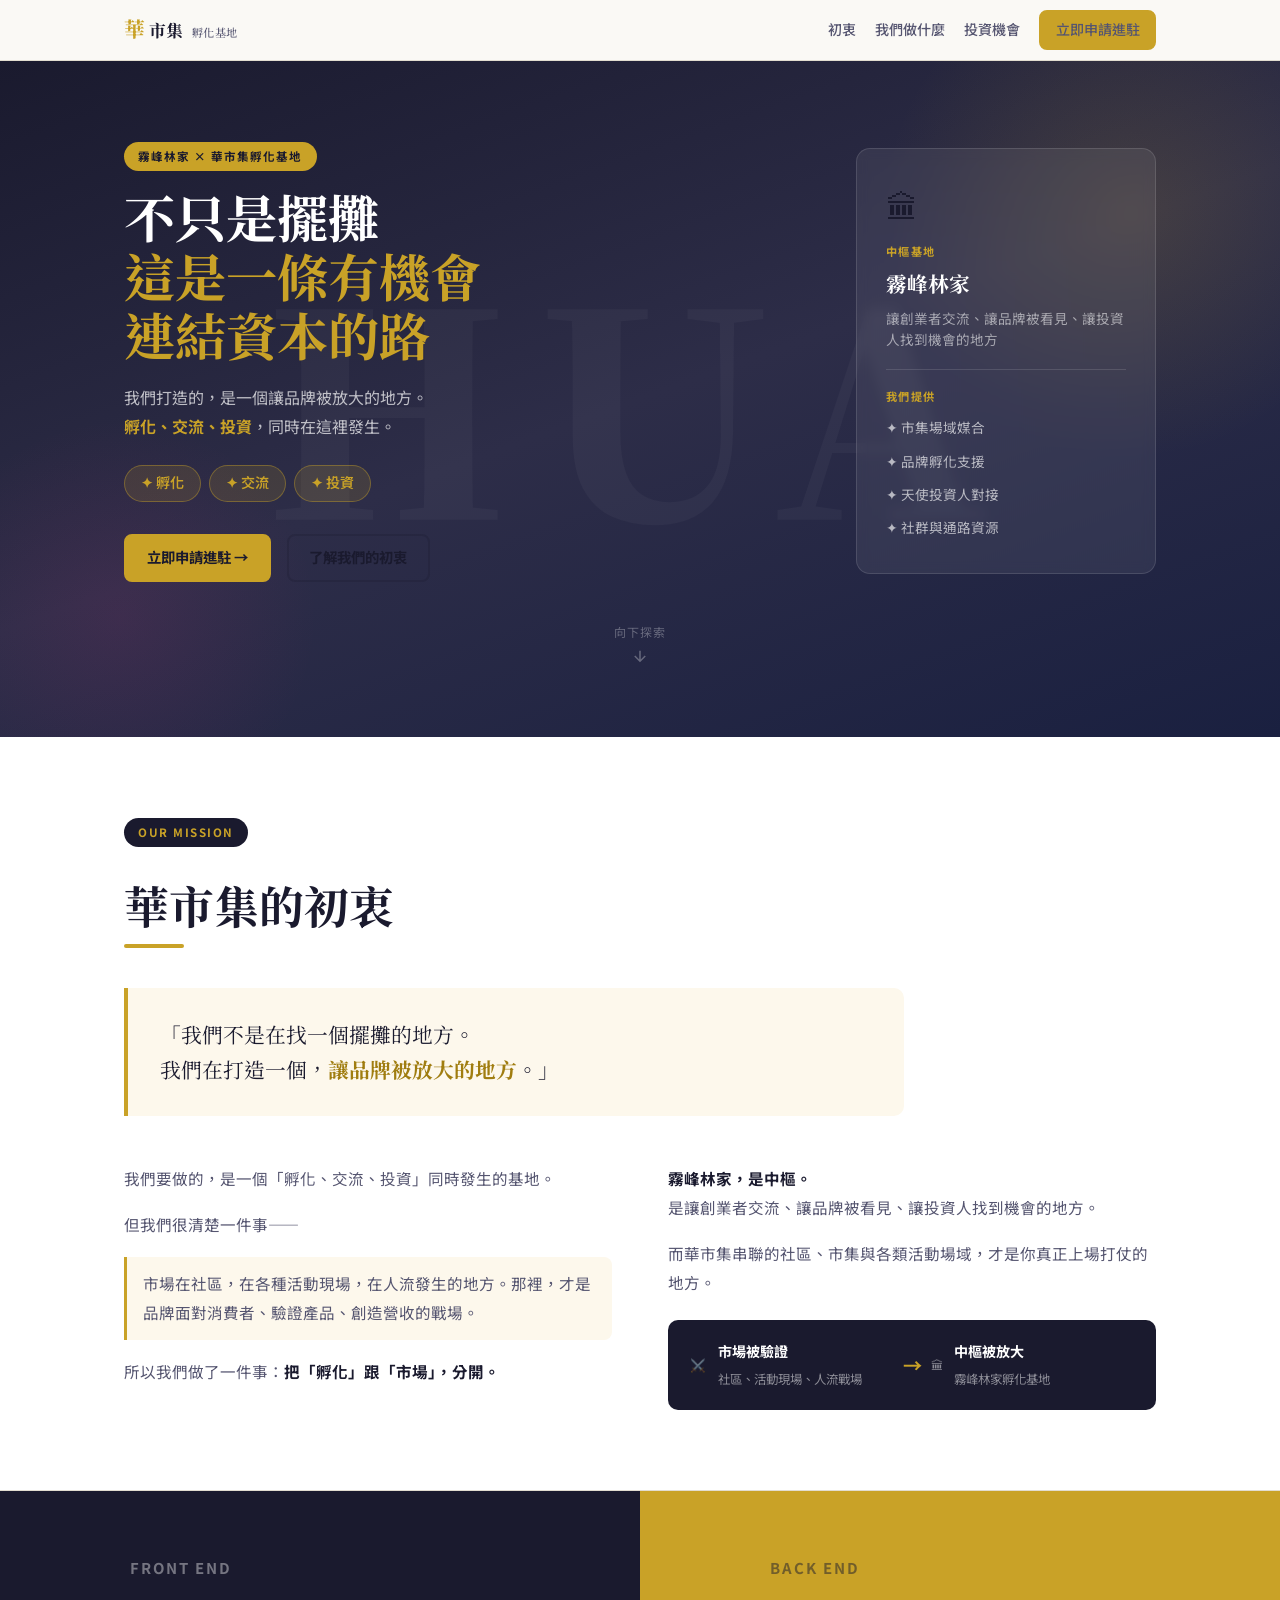
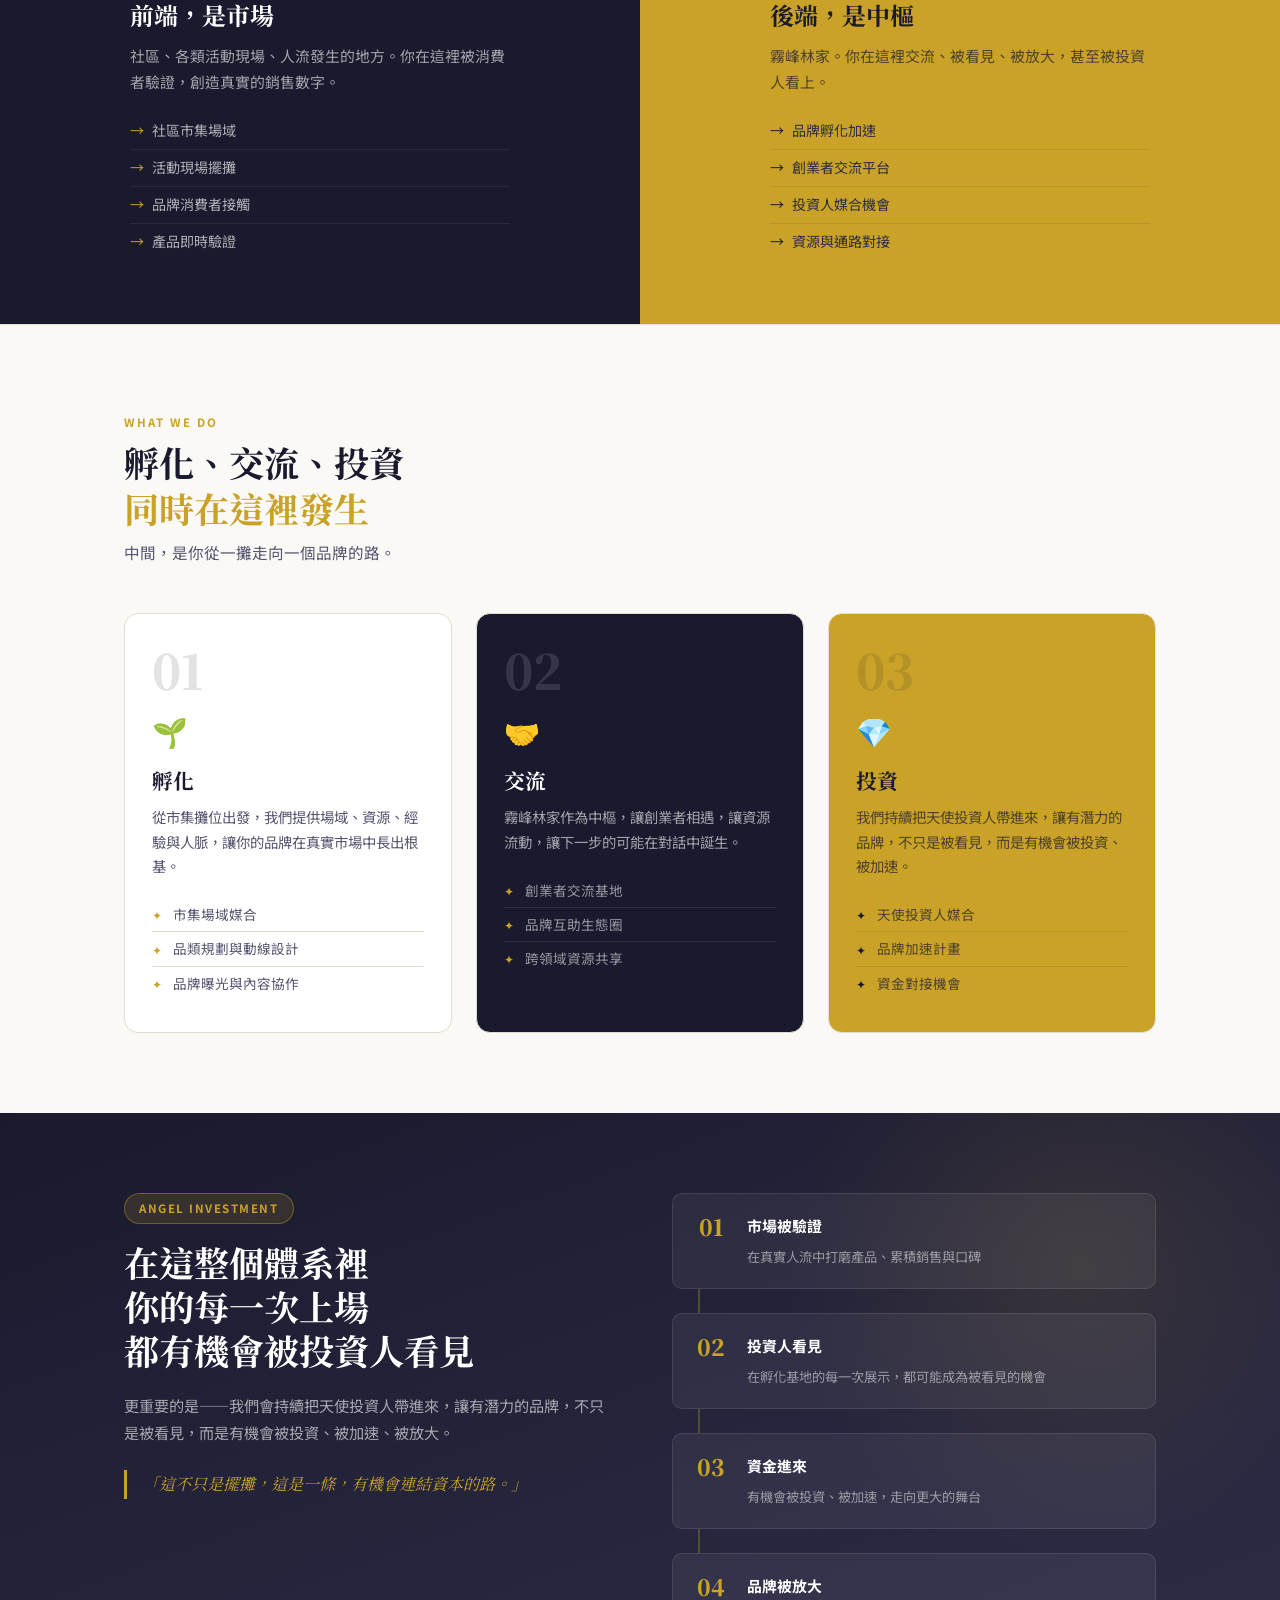
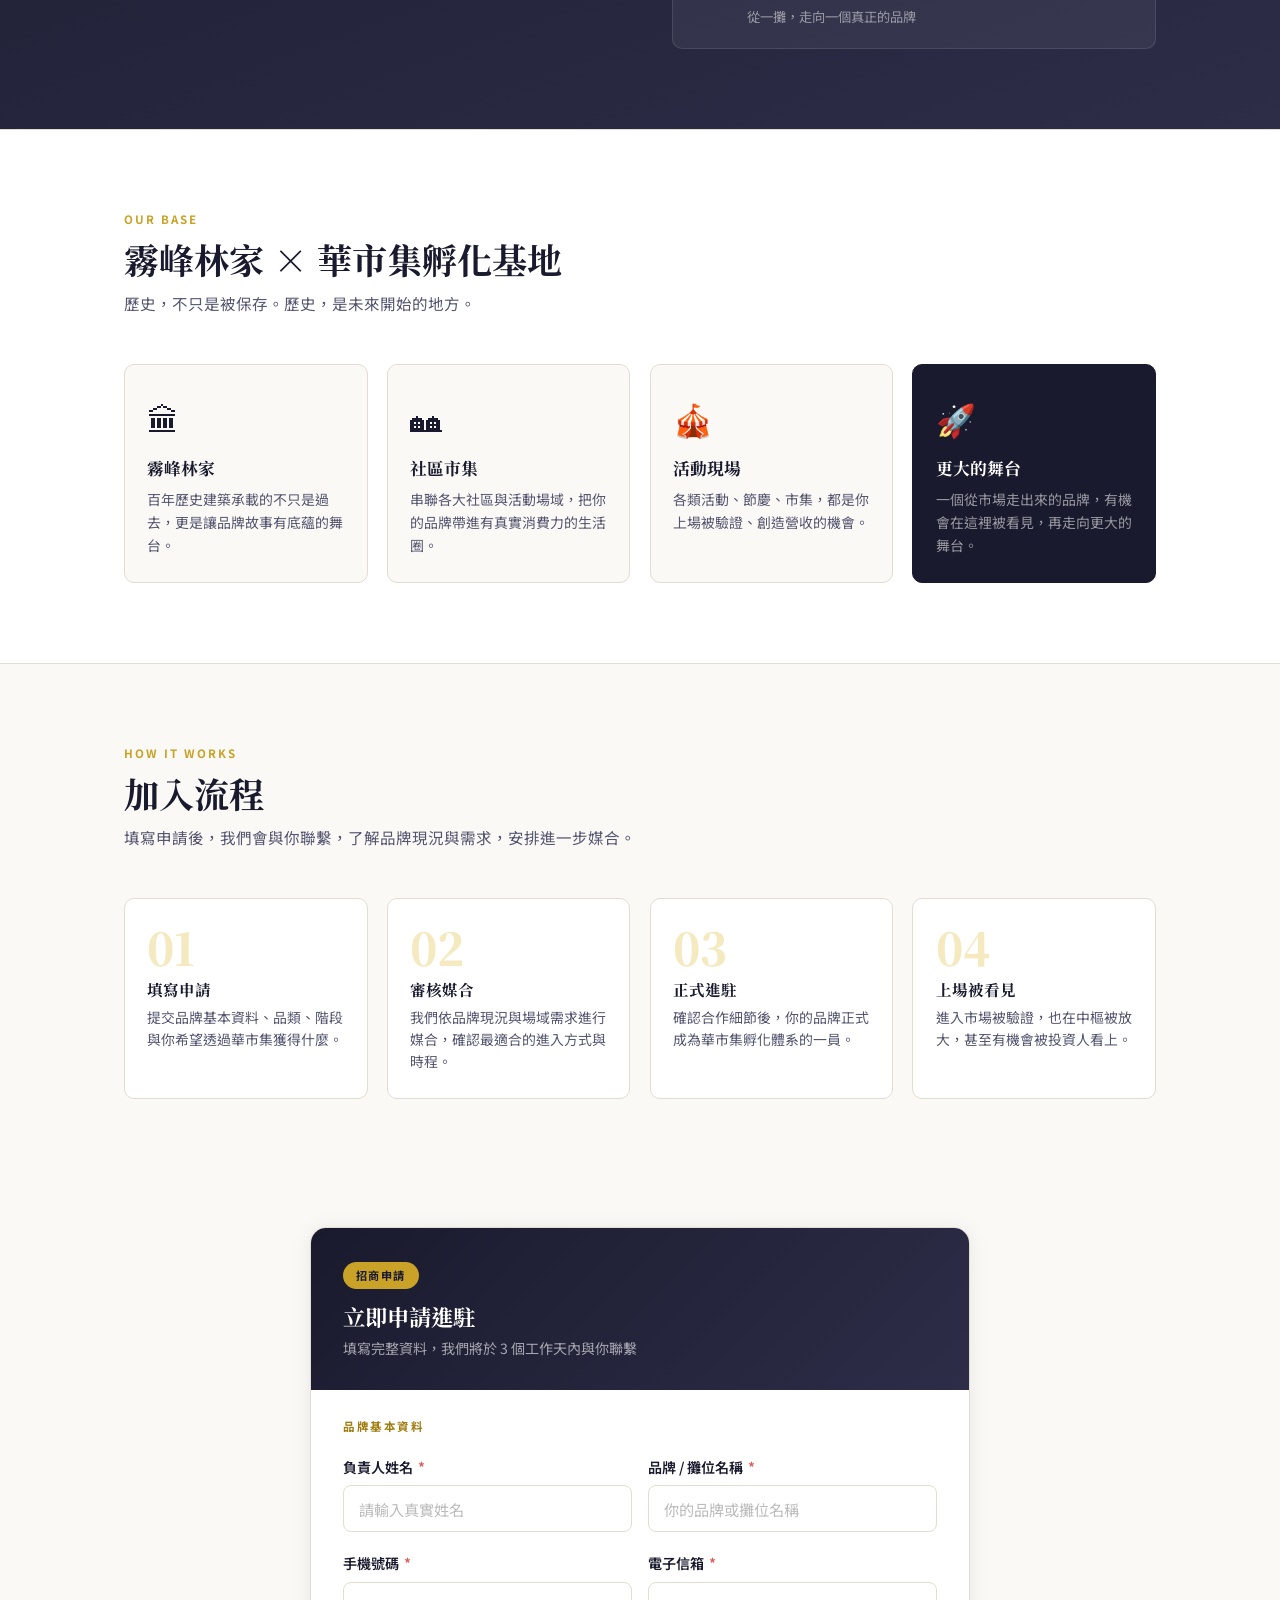
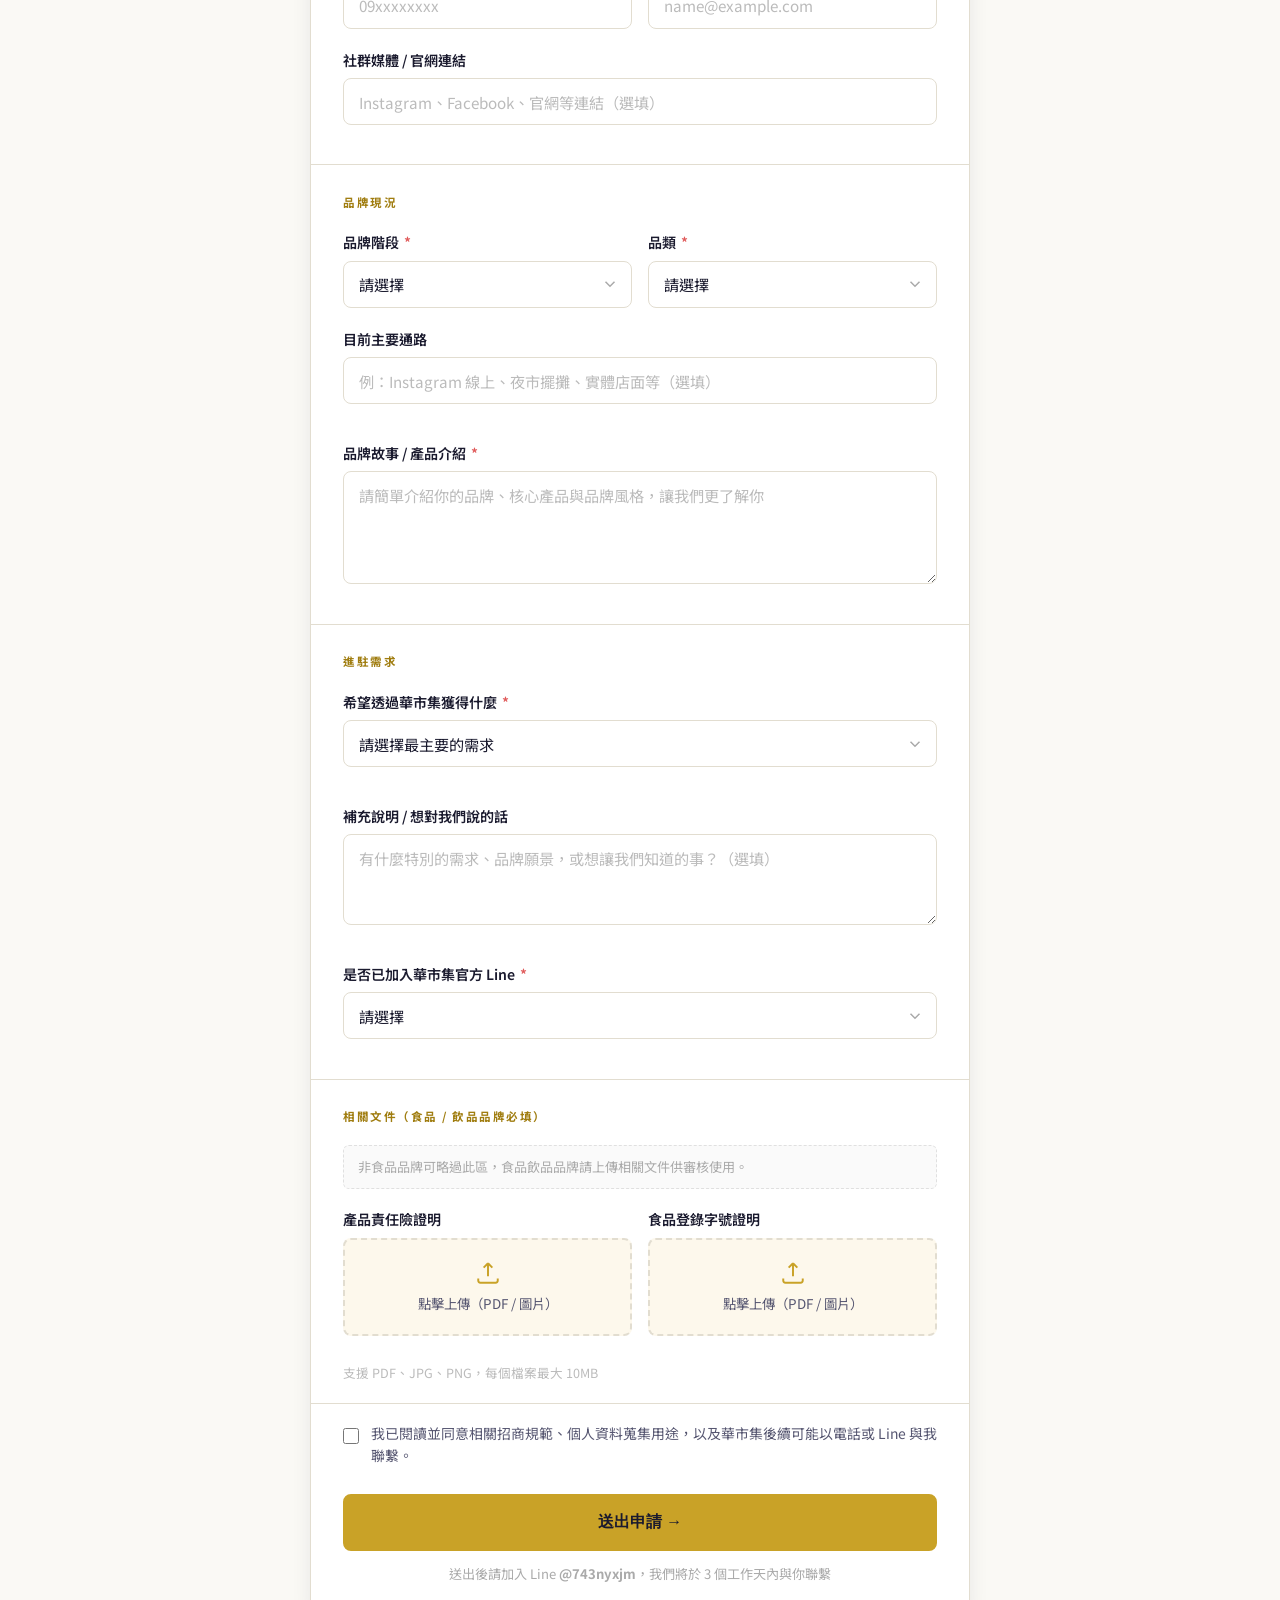
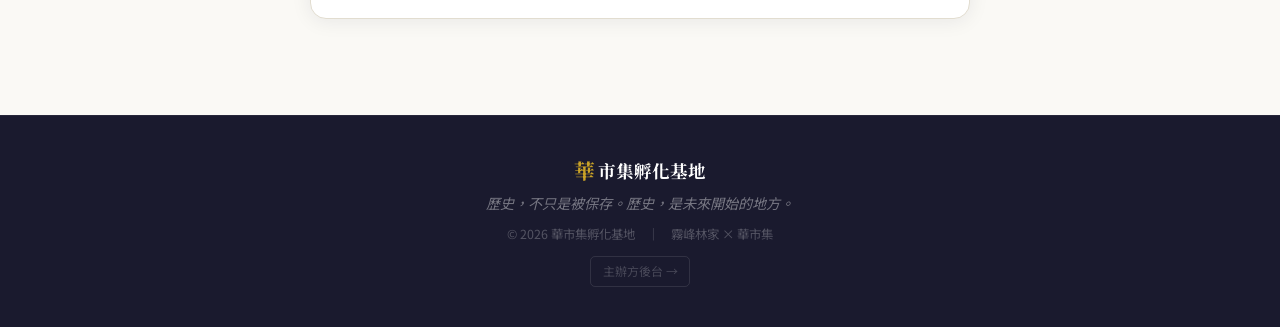
==== index.html @ 55b359b3 "init: 華市集孵化基地招商網頁" ====
<!DOCTYPE html>
<html lang="zh-Hant">
<head>
  <meta charset="UTF-8">
  <meta name="viewport" content="width=device-width, initial-scale=1.0">
  <title>華市集孵化基地 — 招商申請</title>
  <meta name="description" content="霧峰林家 × 華市集孵化基地。不只是擺攤，這是一條有機會連結資本的路。孵化、交流、投資同時發生的品牌基地。">
  <link rel="preconnect" href="https://fonts.googleapis.com">
  <link rel="preconnect" href="https://fonts.gstatic.com" crossorigin>
  <link href="https://fonts.googleapis.com/css2?family=Noto+Serif+TC:wght@500;700;900&family=Noto+Sans+TC:wght@400;500;600;700&display=swap" rel="stylesheet">
  <link rel="stylesheet" href="styles.css">
</head>
<body>

  <!-- ── HEADER ── -->
  <header class="site-header">
    <div class="container header-inner">
      <a href="index.html" class="brand">
        <span class="brand-hua">華</span>市集
        <span class="brand-sub">孵化基地</span>
      </a>
      <nav class="header-nav">
        <a href="#mission">初衷</a>
        <a href="#pillars">我們做什麼</a>
        <a href="#investor">投資機會</a>
        <a href="#form" class="btn btn-primary btn-sm">立即申請進駐</a>
      </nav>
    </div>
  </header>

  <!-- ── HERO ── -->
  <section class="hero">
    <div class="hero-bg-text" aria-hidden="true">HUA</div>
    <div class="container hero-inner">
      <div class="hero-text">
        <span class="label-tag">霧峰林家 × 華市集孵化基地</span>
        <h1>不只是擺攤<br><span>這是一條有機會<br>連結資本的路</span></h1>
        <p class="hero-desc">
          我們打造的，是一個讓品牌被放大的地方。<br>
          <strong>孵化、交流、投資</strong>，同時在這裡發生。
        </p>
        <div class="pills">
          <span class="pill pill-gold">✦ 孵化</span>
          <span class="pill pill-gold">✦ 交流</span>
          <span class="pill pill-gold">✦ 投資</span>
        </div>
        <div class="hero-btns">
          <a href="#form" class="btn btn-primary">立即申請進駐 →</a>
          <a href="#mission" class="btn btn-ghost">了解我們的初衷</a>
        </div>
      </div>
      <div class="hero-aside">
        <div class="hero-card">
          <div class="hero-card-icon">🏛</div>
          <p class="hero-card-label">中樞基地</p>
          <p class="hero-card-title">霧峰林家</p>
          <p class="hero-card-desc">讓創業者交流、讓品牌被看見、讓投資人找到機會的地方</p>
          <hr class="divider">
          <p class="hero-card-label">我們提供</p>
          <ul class="hero-card-list">
            <li>✦ 市集場域媒合</li>
            <li>✦ 品牌孵化支援</li>
            <li>✦ 天使投資人對接</li>
            <li>✦ 社群與通路資源</li>
          </ul>
        </div>
      </div>
    </div>
    <!-- scroll hint -->
    <div class="scroll-hint">
      <span>向下探索</span>
      <svg viewBox="0 0 24 24" fill="none" stroke-width="2"><path d="M12 5v14M5 12l7 7 7-7"/></svg>
    </div>
  </section>

  <!-- ── MISSION 初衷 ── -->
  <section class="mission-section" id="mission">
    <div class="container">
      <div class="mission-eyebrow">
        <span class="label-tag-dark">Our Mission</span>
      </div>
      <h2 class="mission-headline">華市集的初衷</h2>

      <div class="mission-lead">
        <p class="mission-big-quote">
          「我們不是在找一個擺攤的地方。<br>
          我們在打造一個，<em>讓品牌被放大的地方</em>。」
        </p>
      </div>

      <div class="mission-body">
        <div class="mission-col">
          <p>我們要做的，是一個「孵化、交流、投資」同時發生的基地。</p>
          <p>但我們很清楚一件事——</p>
          <p class="mission-highlight">
            市場在社區，在各種活動現場，在人流發生的地方。那裡，才是品牌面對消費者、驗證產品、創造營收的戰場。
          </p>
          <p>所以我們做了一件事：<strong>把「孵化」跟「市場」，分開。</strong></p>
        </div>
        <div class="mission-col">
          <p>
            <strong>霧峰林家，是中樞。</strong><br>
            是讓創業者交流、讓品牌被看見、讓投資人找到機會的地方。
          </p>
          <p>而華市集串聯的社區、市集與各類活動場域，才是你真正上場打仗的地方。</p>
          <div class="mission-flow">
            <div class="flow-item">
              <span class="flow-icon">⚔️</span>
              <div>
                <strong>市場被驗證</strong>
                <span>社區、活動現場、人流戰場</span>
              </div>
            </div>
            <div class="flow-arrow">→</div>
            <div class="flow-item">
              <span class="flow-icon">🏛</span>
              <div>
                <strong>中樞被放大</strong>
                <span>霧峰林家孵化基地</span>
              </div>
            </div>
          </div>
        </div>
      </div>
    </div>
  </section>

  <!-- ── SPLIT PATH ── -->
  <section class="split-section">
    <div class="split-left">
      <div class="split-inner">
        <p class="split-eyebrow">Front End</p>
        <h3>前端，是市場</h3>
        <p>社區、各類活動現場、人流發生的地方。你在這裡被消費者驗證，創造真實的銷售數字。</p>
        <ul class="split-list">
          <li>社區市集場域</li>
          <li>活動現場擺攤</li>
          <li>品牌消費者接觸</li>
          <li>產品即時驗證</li>
        </ul>
      </div>
    </div>
    <div class="split-right">
      <div class="split-inner">
        <p class="split-eyebrow">Back End</p>
        <h3>後端，是中樞</h3>
        <p>霧峰林家。你在這裡交流、被看見、被放大，甚至被投資人看上。</p>
        <ul class="split-list">
          <li>品牌孵化加速</li>
          <li>創業者交流平台</li>
          <li>投資人媒合機會</li>
          <li>資源與通路對接</li>
        </ul>
      </div>
    </div>
  </section>

  <!-- ── PILLARS 三大核心 ── -->
  <section class="pillars-section" id="pillars">
    <div class="container">
      <p class="sec-eyebrow">What We Do</p>
      <h2 class="sec-title">孵化、交流、投資<br><span>同時在這裡發生</span></h2>
      <p class="sec-desc">中間，是你從一攤走向一個品牌的路。</p>

      <div class="pillars-grid">
        <div class="pillar-card pillar-incubate">
          <div class="pillar-num">01</div>
          <div class="pillar-icon">🌱</div>
          <h3>孵化</h3>
          <p>從市集攤位出發，我們提供場域、資源、經驗與人脈，讓你的品牌在真實市場中長出根基。</p>
          <ul>
            <li>市集場域媒合</li>
            <li>品類規劃與動線設計</li>
            <li>品牌曝光與內容協作</li>
          </ul>
        </div>
        <div class="pillar-card pillar-exchange">
          <div class="pillar-num">02</div>
          <div class="pillar-icon">🤝</div>
          <h3>交流</h3>
          <p>霧峰林家作為中樞，讓創業者相遇，讓資源流動，讓下一步的可能在對話中誕生。</p>
          <ul>
            <li>創業者交流基地</li>
            <li>品牌互助生態圈</li>
            <li>跨領域資源共享</li>
          </ul>
        </div>
        <div class="pillar-card pillar-invest">
          <div class="pillar-num">03</div>
          <div class="pillar-icon">💎</div>
          <h3>投資</h3>
          <p>我們持續把天使投資人帶進來，讓有潛力的品牌，不只是被看見，而是有機會被投資、被加速。</p>
          <ul>
            <li>天使投資人媒合</li>
            <li>品牌加速計畫</li>
            <li>資金對接機會</li>
          </ul>
        </div>
      </div>
    </div>
  </section>

  <!-- ── INVESTOR 投資人 ── -->
  <section class="investor-section" id="investor">
    <div class="container">
      <div class="investor-inner">
        <div class="investor-text">
          <span class="label-tag-gold">Angel Investment</span>
          <h2>在這整個體系裡<br>你的每一次上場<br>都有機會被投資人看見</h2>
          <p>更重要的是——我們會持續把天使投資人帶進來，讓有潛力的品牌，不只是被看見，而是有機會被投資、被加速、被放大。</p>
          <p class="investor-quote">「這不只是擺攤，這是一條，有機會連結資本的路。」</p>
        </div>
        <div class="investor-steps">
          <div class="istep">
            <div class="istep-num">01</div>
            <div class="istep-content">
              <strong>市場被驗證</strong>
              <span>在真實人流中打磨產品、累積銷售與口碑</span>
            </div>
          </div>
          <div class="istep-connector"></div>
          <div class="istep">
            <div class="istep-num">02</div>
            <div class="istep-content">
              <strong>投資人看見</strong>
              <span>在孵化基地的每一次展示，都可能成為被看見的機會</span>
            </div>
          </div>
          <div class="istep-connector"></div>
          <div class="istep">
            <div class="istep-num">03</div>
            <div class="istep-content">
              <strong>資金進來</strong>
              <span>有機會被投資、被加速，走向更大的舞台</span>
            </div>
          </div>
          <div class="istep-connector"></div>
          <div class="istep">
            <div class="istep-num">04</div>
            <div class="istep-content">
              <strong>品牌被放大</strong>
              <span>從一攤，走向一個真正的品牌</span>
            </div>
          </div>
        </div>
      </div>
    </div>
  </section>

  <!-- ── VENUE 場域 ── -->
  <section class="venue-section">
    <div class="container">
      <p class="sec-eyebrow">Our Base</p>
      <h2 class="sec-title">霧峰林家 × 華市集孵化基地</h2>
      <p class="sec-desc">歷史，不只是被保存。歷史，是未來開始的地方。</p>

      <div class="venue-grid">
        <div class="venue-card">
          <div class="venue-icon">🏛</div>
          <h4>霧峰林家</h4>
          <p>百年歷史建築承載的不只是過去，更是讓品牌故事有底蘊的舞台。</p>
        </div>
        <div class="venue-card">
          <div class="venue-icon">🏘</div>
          <h4>社區市集</h4>
          <p>串聯各大社區與活動場域，把你的品牌帶進有真實消費力的生活圈。</p>
        </div>
        <div class="venue-card">
          <div class="venue-icon">🎪</div>
          <h4>活動現場</h4>
          <p>各類活動、節慶、市集，都是你上場被驗證、創造營收的機會。</p>
        </div>
        <div class="venue-card venue-card-highlight">
          <div class="venue-icon">🚀</div>
          <h4>更大的舞台</h4>
          <p>一個從市場走出來的品牌，有機會在這裡被看見，再走向更大的舞台。</p>
        </div>
      </div>
    </div>
  </section>

  <!-- ── HOW TO JOIN 加入流程 ── -->
  <section class="steps-section">
    <div class="container">
      <p class="sec-eyebrow">How It Works</p>
      <h2 class="sec-title">加入流程</h2>
      <p class="sec-desc">填寫申請後，我們會與你聯繫，了解品牌現況與需求，安排進一步媒合。</p>
      <div class="steps">
        <div class="step">
          <div class="step-n">01</div>
          <h3>填寫申請</h3>
          <p>提交品牌基本資料、品類、階段與你希望透過華市集獲得什麼。</p>
        </div>
        <div class="step">
          <div class="step-n">02</div>
          <h3>審核媒合</h3>
          <p>我們依品牌現況與場域需求進行媒合，確認最適合的進入方式與時程。</p>
        </div>
        <div class="step">
          <div class="step-n">03</div>
          <h3>正式進駐</h3>
          <p>確認合作細節後，你的品牌正式成為華市集孵化體系的一員。</p>
        </div>
        <div class="step">
          <div class="step-n">04</div>
          <h3>上場被看見</h3>
          <p>進入市場被驗證，也在中樞被放大，甚至有機會被投資人看上。</p>
        </div>
      </div>
    </div>
  </section>

  <!-- ── FORM 招商申請 ── -->
  <section class="form-section" id="form">
    <div class="container">
      <div class="form-wrap">

        <div class="form-topbar">
          <div class="form-topbar-badge">招商申請</div>
          <h2>立即申請進駐</h2>
          <p>填寫完整資料，我們將於 3 個工作天內與你聯繫</p>
        </div>

        <form id="registration-form" novalidate>

          <!-- 品牌基本資料 -->
          <div class="fgroup">
            <p class="fgroup-title">品牌基本資料</p>
            <div class="pair">
              <label class="field">
                <span class="field-label">負責人姓名 <em>*</em></span>
                <input type="text" name="fullName" placeholder="請輸入真實姓名" required>
                <small class="emsg"></small>
              </label>
              <label class="field">
                <span class="field-label">品牌 / 攤位名稱 <em>*</em></span>
                <input type="text" name="organization" placeholder="你的品牌或攤位名稱" required>
                <small class="emsg"></small>
              </label>
            </div>
            <div class="pair">
              <label class="field">
                <span class="field-label">手機號碼 <em>*</em></span>
                <input type="tel" name="phone" placeholder="09xxxxxxxx" required>
                <small class="emsg"></small>
              </label>
              <label class="field">
                <span class="field-label">電子信箱 <em>*</em></span>
                <input type="email" name="email" placeholder="name@example.com" required>
                <small class="emsg"></small>
              </label>
            </div>
            <label class="field">
              <span class="field-label">社群媒體 / 官網連結</span>
              <input type="url" name="socialLink" placeholder="Instagram、Facebook、官網等連結（選填）">
              <small class="emsg"></small>
            </label>
          </div>

          <!-- 品牌現況 -->
          <div class="fgroup">
            <p class="fgroup-title">品牌現況</p>
            <div class="pair">
              <label class="field">
                <span class="field-label">品牌階段 <em>*</em></span>
                <select name="brandStage" required>
                  <option value="">請選擇</option>
                  <option value="idea">構想階段（尚未開始販售）</option>
                  <option value="early">初創期（已有產品，剛開始嘗試）</option>
                  <option value="growing">成長期（已有穩定銷售，尋求擴張）</option>
                  <option value="established">成熟期（品牌已具一定規模）</option>
                </select>
                <small class="emsg"></small>
              </label>
              <label class="field">
                <span class="field-label">品類 <em>*</em></span>
                <select name="category" required>
                  <option value="">請選擇</option>
                  <option value="food">食品 / 飲品</option>
                  <option value="handcraft">手作 / 工藝</option>
                  <option value="fashion">服飾 / 配件</option>
                  <option value="beauty">美妝 / 保養</option>
                  <option value="lifestyle">生活用品 / 居家</option>
                  <option value="culture">文化 / 藝術 / 出版</option>
                  <option value="service">服務 / 體驗</option>
                  <option value="other">其他</option>
                </select>
                <small class="emsg"></small>
              </label>
            </div>
            <label class="field">
              <span class="field-label">目前主要通路</span>
              <input type="text" name="currentChannel" placeholder="例：Instagram 線上、夜市擺攤、實體店面等（選填）">
              <small class="emsg"></small>
            </label>
            <label class="field">
              <span class="field-label">品牌故事 / 產品介紹 <em>*</em></span>
              <textarea name="productInfo" rows="4" placeholder="請簡單介紹你的品牌、核心產品與品牌風格，讓我們更了解你" required></textarea>
              <small class="emsg"></small>
            </label>
          </div>

          <!-- 進駐需求 -->
          <div class="fgroup">
            <p class="fgroup-title">進駐需求</p>
            <label class="field">
              <span class="field-label">希望透過華市集獲得什麼 <em>*</em></span>
              <select name="expectation" required>
                <option value="">請選擇最主要的需求</option>
                <option value="market">市集擺攤場域媒合</option>
                <option value="incubation">品牌孵化與資源支援</option>
                <option value="investment">天使投資人對接機會</option>
                <option value="all">以上都要</option>
              </select>
              <small class="emsg"></small>
            </label>
            <label class="field">
              <span class="field-label">補充說明 / 想對我們說的話</span>
              <textarea name="motivation" rows="3" placeholder="有什麼特別的需求、品牌願景，或想讓我們知道的事？（選填）"></textarea>
              <small class="emsg"></small>
            </label>
            <label class="field">
              <span class="field-label">是否已加入華市集官方 Line <em>*</em></span>
              <select name="lineJoined" required>
                <option value="">請選擇</option>
                <option value="yes">是，已加入 @743nyxjm</option>
                <option value="no">尚未加入</option>
              </select>
              <small class="emsg"></small>
            </label>
          </div>

          <!-- 文件上傳（食品品牌） -->
          <div class="fgroup">
            <p class="fgroup-title">相關文件（食品 / 飲品品牌必填）</p>
            <p class="fgroup-note">非食品品牌可略過此區，食品飲品品牌請上傳相關文件供審核使用。</p>
            <div class="pair">
              <label class="field">
                <span class="field-label">產品責任險證明</span>
                <input type="file" id="insuranceFile" name="insuranceFile" accept=".pdf,.jpg,.jpeg,.png">
                <div class="file-box" id="insurance-box">
                  <svg viewBox="0 0 24 24" fill="none" stroke-width="1.8"><path d="M12 15V3m0 0L8 7m4-4 4 4"/><path d="M3 17v2a2 2 0 002 2h14a2 2 0 002-2v-2"/></svg>
                  <span id="insurance-name">點擊上傳（PDF / 圖片）</span>
                </div>
                <small class="emsg"></small>
              </label>
              <label class="field">
                <span class="field-label">食品登錄字號證明</span>
                <input type="file" id="foodFile" name="foodFile" accept=".pdf,.jpg,.jpeg,.png">
                <div class="file-box" id="food-box">
                  <svg viewBox="0 0 24 24" fill="none" stroke-width="1.8"><path d="M12 15V3m0 0L8 7m4-4 4 4"/><path d="M3 17v2a2 2 0 002 2h14a2 2 0 002-2v-2"/></svg>
                  <span id="food-name">點擊上傳（PDF / 圖片）</span>
                </div>
                <small class="emsg"></small>
              </label>
            </div>
            <p class="file-hint">支援 PDF、JPG、PNG，每個檔案最大 10MB</p>
          </div>

          <!-- 同意 -->
          <label class="check-field">
            <input type="checkbox" name="consent" required>
            <span>我已閱讀並同意相關招商規範、個人資料蒐集用途，以及華市集後續可能以電話或 Line 與我聯繫。</span>
          </label>
          <small class="check-err"></small>

          <!-- 送出 -->
          <div class="form-submit">
            <button type="submit" id="submit-btn" class="btn btn-primary btn-block">
              <span class="btn-text">送出申請 →</span>
              <span class="btn-loading" hidden>上傳中，請稍候…</span>
            </button>
            <p class="form-hint">送出後請加入 Line <strong>@743nyxjm</strong>，我們將於 3 個工作天內與你聯繫</p>
          </div>
        </form>

        <!-- 送出成功 -->
        <div id="success-msg" class="success-msg" hidden>
          <div class="s-icon">🎉</div>
          <h3>申請資料已送出！</h3>
          <p>我們已收到你的進駐申請。請同步加入官方 Line <strong>@743nyxjm</strong>，我們將於 3 個工作天內與你聯繫，進行進一步媒合。</p>
          <div class="success-line-box">
            <p>官方 Line</p>
            <div class="success-line-id">@743nyxjm</div>
          </div>
          <button type="button" id="reset-btn" class="btn btn-outline">再填一份</button>
        </div>

      </div>
    </div>
  </section>

  <!-- ── FOOTER ── -->
  <footer class="site-footer">
    <div class="container footer-inner">
      <div class="footer-brand">
        <span class="brand-hua">華</span>市集孵化基地
      </div>
      <p class="footer-tagline">歷史，不只是被保存。歷史，是未來開始的地方。</p>
      <p class="footer-copy">© 2026 華市集孵化基地　｜　霧峰林家 × 華市集</p>
      <a href="/admin.html" class="admin-link">主辦方後台 →</a>
    </div>
  </footer>

  <script src="script.js"></script>
</body>
</html>
---- styles.css ----
/* ── RESET ── */
*, *::before, *::after { box-sizing: border-box; margin: 0; padding: 0; }
[hidden] { display: none !important; }

/* ── TOKENS ── */
:root {
  --gold:        #c9a227;
  --gold-dark:   #a07d10;
  --gold-light:  #f5e9c0;
  --gold-pale:   #fdf8ec;
  --ink:         #1a1a2e;
  --ink-mid:     #2d2d48;
  --sub:         #555570;
  --border:      #e2ddd0;
  --bg:          #faf9f5;
  --white:       #ffffff;
  --accent:      #d63384;
  --accent-dark: #a8265f;
  --accent-pale: #fff5fa;
  --green:       #2e7d32;
  --green-bg:    #f1f8f2;
  --coral:       #e05a5a;
  --r:           10px;
  --shadow:      0 2px 20px rgba(26,26,46,.08);
  --shadow-gold: 0 4px 24px rgba(201,162,39,.18);
}

html, body {
  font-size: 16px;
  font-family: 'Noto Sans TC', -apple-system, BlinkMacSystemFont, sans-serif;
  background: var(--bg);
  color: var(--ink);
  line-height: 1.7;
  overflow-x: hidden;
}
h1, h2, h3, h4 {
  font-family: 'Noto Serif TC', serif;
  line-height: 1.3;
  color: var(--ink);
}
p { color: var(--sub); }
a { color: var(--gold); text-decoration: none; }
a:hover { color: var(--gold-dark); }

.container {
  width: 100%;
  max-width: 1080px;
  margin: 0 auto;
  padding: 0 1.5rem;
}

/* ── HEADER ── */
.site-header {
  position: sticky; top: 0; z-index: 100;
  background: rgba(250,249,245,.95);
  backdrop-filter: blur(10px);
  border-bottom: 1px solid var(--border);
}
.header-inner {
  display: flex; align-items: center; justify-content: space-between;
  height: 60px; gap: 1rem;
}
.brand {
  display: flex; align-items: baseline; gap: .25rem;
  font-family: 'Noto Serif TC', serif;
  font-weight: 700; font-size: 1.05rem;
  color: var(--ink); white-space: nowrap;
}
.brand-hua {
  color: var(--gold);
  font-size: 1.3rem;
  line-height: 1;
}
.brand-sub {
  font-size: .7rem; font-weight: 500;
  color: var(--sub);
  letter-spacing: .5px;
  margin-left: .3rem;
}
.header-nav {
  display: flex; align-items: center; gap: 1.2rem; flex-shrink: 0;
}
.header-nav a {
  font-size: .88rem; font-weight: 500; color: var(--sub);
  transition: color .2s;
}
.header-nav a:hover { color: var(--gold); }
@media (max-width: 680px) {
  .header-nav a:not(.btn) { display: none; }
}

/* ── BUTTONS ── */
.btn {
  display: inline-block;
  padding: .6rem 1.3rem;
  border-radius: 8px;
  font-weight: 700; font-size: .9rem;
  cursor: pointer; border: 2px solid transparent;
  transition: all .2s; text-align: center; white-space: nowrap;
}
.btn-sm { padding: .4rem .9rem; font-size: .82rem; }
.btn-primary {
  background: var(--gold); color: var(--ink); border-color: var(--gold);
}
.btn-primary:hover {
  background: var(--gold-dark); border-color: var(--gold-dark); color: #fff;
  transform: translateY(-1px); box-shadow: var(--shadow-gold);
}
.btn-primary:disabled {
  background: #ccc; border-color: #ccc; cursor: not-allowed; transform: none; box-shadow: none;
}
.btn-ghost {
  background: transparent; color: var(--ink);
  border-color: rgba(26,26,46,.25);
}
.btn-ghost:hover {
  background: var(--ink); color: #fff; border-color: var(--ink);
}
.btn-outline {
  background: transparent; color: var(--gold); border-color: var(--gold);
}
.btn-outline:hover { background: var(--gold); color: var(--ink); }
.btn-block { display: block; width: 100%; padding: 1rem; font-size: 1rem; }

/* ── TAGS ── */
.label-tag {
  display: inline-block;
  background: var(--gold); color: var(--ink);
  font-size: .72rem; font-weight: 700;
  letter-spacing: 1px;
  padding: .3rem .9rem; border-radius: 99px; margin-bottom: 1rem;
}
.label-tag-dark {
  display: inline-block;
  background: var(--ink); color: var(--gold);
  font-size: .72rem; font-weight: 700;
  letter-spacing: 1.5px; text-transform: uppercase;
  padding: .3rem .9rem; border-radius: 99px; margin-bottom: .8rem;
}
.label-tag-gold {
  display: inline-block;
  background: rgba(201,162,39,.15);
  border: 1px solid rgba(201,162,39,.4);
  color: var(--gold);
  font-size: .72rem; font-weight: 700;
  letter-spacing: 1.5px; text-transform: uppercase;
  padding: .3rem .9rem; border-radius: 99px; margin-bottom: 1rem;
}

/* ── HERO ── */
.hero {
  position: relative;
  background: linear-gradient(160deg, var(--ink) 0%, #2d2d48 50%, #1a2040 100%);
  padding: 5rem 0 4rem;
  overflow: hidden;
}
.hero-bg-text {
  position: absolute;
  top: 50%; left: 50%; transform: translate(-50%, -50%);
  font-family: 'Noto Serif TC', serif;
  font-size: clamp(10rem, 22vw, 20rem);
  font-weight: 900;
  color: rgba(255,255,255,.03);
  pointer-events: none;
  white-space: nowrap;
  letter-spacing: .1em;
  user-select: none;
}
.hero::before {
  content: '';
  position: absolute; top: -100px; right: -100px;
  width: 500px; height: 500px; border-radius: 50%;
  background: radial-gradient(circle, rgba(201,162,39,.15) 0%, transparent 70%);
  pointer-events: none;
}
.hero::after {
  content: '';
  position: absolute; bottom: -80px; left: -80px;
  width: 400px; height: 400px; border-radius: 50%;
  background: radial-gradient(circle, rgba(214,51,132,.10) 0%, transparent 70%);
  pointer-events: none;
}
.hero-inner {
  display: flex; gap: 3rem; align-items: center;
  position: relative; z-index: 1;
}
.hero-text { flex: 1; min-width: 0; }
.hero-aside { width: 300px; flex-shrink: 0; }
@media (max-width: 820px) {
  .hero-inner { flex-direction: column; gap: 2.5rem; }
  .hero-aside { width: 100%; max-width: 420px; }
  .hero { padding: 3.5rem 0 3rem; }
}

.hero-text h1 {
  font-size: clamp(2rem, 5vw, 3.2rem);
  color: #fff;
  margin-bottom: 1.2rem;
  line-height: 1.15;
}
.hero-text h1 span { color: var(--gold); }
.hero-desc {
  font-size: 1rem; color: rgba(255,255,255,.7);
  max-width: 480px; margin-bottom: 1.5rem; line-height: 1.8;
}
.hero-desc strong { color: var(--gold); }

.pills { display: flex; flex-wrap: wrap; gap: .5rem; margin-bottom: 2rem; }
.pill {
  background: rgba(255,255,255,.08);
  border: 1px solid rgba(255,255,255,.2);
  border-radius: 99px; padding: .35rem 1rem;
  font-size: .88rem; font-weight: 600; color: rgba(255,255,255,.85);
}
.pill-gold {
  background: rgba(201,162,39,.15);
  border-color: rgba(201,162,39,.4);
  color: var(--gold);
}
.hero-btns { display: flex; gap: 1rem; flex-wrap: wrap; }

/* HERO CARD */
.hero-card {
  background: rgba(255,255,255,.07);
  border: 1px solid rgba(255,255,255,.12);
  border-radius: 14px; padding: 1.8rem;
  backdrop-filter: blur(6px);
}
.hero-card-icon { font-size: 2rem; margin-bottom: .6rem; }
.hero-card-label {
  font-size: .7rem; font-weight: 700;
  letter-spacing: 1.5px; text-transform: uppercase;
  color: var(--gold); margin-bottom: .3rem;
}
.hero-card-title {
  font-family: 'Noto Serif TC', serif;
  font-size: 1.3rem; font-weight: 700;
  color: #fff; margin-bottom: .4rem;
}
.hero-card-desc {
  font-size: .85rem; color: rgba(255,255,255,.55);
  line-height: 1.6; margin-bottom: 0;
}
.divider { border: none; border-top: 1px solid rgba(255,255,255,.12); margin: 1.1rem 0; }
.hero-card-list { list-style: none; }
.hero-card-list li {
  padding: .32rem 0; font-size: .85rem;
  color: rgba(255,255,255,.65);
}

/* Scroll hint */
.scroll-hint {
  position: relative; z-index: 1;
  display: flex; flex-direction: column; align-items: center; gap: .3rem;
  padding-top: 2.5rem; padding-bottom: .5rem;
  color: rgba(255,255,255,.3); font-size: .75rem; letter-spacing: 1px;
  animation: bounce 2s ease-in-out infinite;
}
.scroll-hint svg { width: 18px; stroke: rgba(255,255,255,.3); }
@keyframes bounce {
  0%, 100% { transform: translateY(0); }
  50% { transform: translateY(6px); }
}

/* ── MISSION ── */
.mission-section {
  padding: 5rem 0 5rem;
  background: var(--white);
  border-bottom: 1px solid var(--border);
}
.mission-eyebrow { margin-bottom: 1rem; }
.mission-headline {
  font-size: clamp(1.8rem, 4vw, 2.8rem);
  margin-bottom: 2.5rem;
  position: relative; display: inline-block;
}
.mission-headline::after {
  content: '';
  display: block; height: 4px; width: 60px;
  background: var(--gold); border-radius: 2px; margin-top: .6rem;
}

.mission-lead {
  background: var(--gold-pale);
  border-left: 4px solid var(--gold);
  border-radius: 0 var(--r) var(--r) 0;
  padding: 1.8rem 2rem;
  margin-bottom: 3rem;
  max-width: 780px;
}
.mission-big-quote {
  font-family: 'Noto Serif TC', serif;
  font-size: clamp(1.05rem, 2.5vw, 1.3rem);
  color: var(--ink);
  line-height: 1.7;
}
.mission-big-quote em {
  font-style: normal;
  color: var(--gold-dark);
  font-weight: 700;
}

.mission-body {
  display: grid; grid-template-columns: 1fr 1fr; gap: 3.5rem;
  align-items: start;
}
@media (max-width: 720px) {
  .mission-body { grid-template-columns: 1fr; gap: 2rem; }
}
.mission-col p { margin-bottom: 1.1rem; font-size: .97rem; line-height: 1.85; }
.mission-col p:last-child { margin-bottom: 0; }
.mission-col strong { color: var(--ink); }
.mission-highlight {
  background: var(--gold-pale);
  border-left: 3px solid var(--gold);
  padding: .8rem 1rem;
  border-radius: 0 8px 8px 0;
  color: var(--sub) !important;
}

.mission-flow {
  display: flex; align-items: center; gap: .8rem;
  background: var(--ink); border-radius: var(--r);
  padding: 1.2rem 1.4rem; margin-top: 1.5rem;
  flex-wrap: wrap; gap: .6rem;
}
.flow-item {
  display: flex; align-items: center; gap: .7rem;
  flex: 1; min-width: 120px;
}
.flow-icon { font-size: 1.4rem; flex-shrink: 0; }
.flow-item strong { display: block; font-size: .88rem; color: #fff; font-weight: 700; }
.flow-item span { font-size: .78rem; color: rgba(255,255,255,.5); }
.flow-arrow { color: var(--gold); font-size: 1.2rem; font-weight: 700; flex-shrink: 0; }

/* ── SPLIT ── */
.split-section {
  display: grid; grid-template-columns: 1fr 1fr;
  min-height: 420px;
}
@media (max-width: 700px) {
  .split-section { grid-template-columns: 1fr; }
}
.split-left {
  background: var(--ink);
  display: flex; align-items: center; justify-content: center;
  padding: 4rem 2rem;
}
.split-right {
  background: var(--gold);
  display: flex; align-items: center; justify-content: center;
  padding: 4rem 2rem;
}
.split-inner { max-width: 380px; }
.split-eyebrow {
  font-size: .7rem; font-weight: 700;
  letter-spacing: 2px; text-transform: uppercase;
  margin-bottom: .5rem;
}
.split-left .split-eyebrow { color: rgba(255,255,255,.4); }
.split-right .split-eyebrow { color: rgba(26,26,46,.5); }
.split-left h3 { color: #fff; font-size: 1.5rem; margin-bottom: .8rem; }
.split-right h3 { color: var(--ink); font-size: 1.5rem; margin-bottom: .8rem; }
.split-left p { color: rgba(255,255,255,.6); font-size: .93rem; margin-bottom: 1.2rem; }
.split-right p { color: rgba(26,26,46,.7); font-size: .93rem; margin-bottom: 1.2rem; }
.split-list { list-style: none; }
.split-list li {
  padding: .38rem 0 .38rem 1.4rem;
  font-size: .88rem;
  position: relative;
}
.split-left .split-list li { color: rgba(255,255,255,.65); border-bottom: 1px solid rgba(255,255,255,.07); }
.split-right .split-list li { color: var(--ink-mid); border-bottom: 1px solid rgba(26,26,46,.1); }
.split-list li:last-child { border-bottom: none; }
.split-left .split-list li::before { content: '→'; position: absolute; left: 0; color: var(--gold); }
.split-right .split-list li::before { content: '→'; position: absolute; left: 0; color: var(--ink); }

/* ── PILLARS ── */
.pillars-section {
  padding: 5.5rem 0 5rem;
  background: var(--bg);
  border-top: 1px solid var(--border);
}
.sec-eyebrow {
  font-size: .72rem; font-weight: 700;
  letter-spacing: 2px; text-transform: uppercase;
  color: var(--gold); margin-bottom: .4rem;
}
.sec-title {
  font-size: clamp(1.5rem, 3vw, 2.2rem);
  margin-bottom: .5rem;
}
.sec-title span { color: var(--gold); }
.sec-desc { font-size: .97rem; color: var(--sub); margin-bottom: 3rem; max-width: 540px; }

.pillars-grid {
  display: grid; grid-template-columns: repeat(3, 1fr); gap: 1.5rem;
}
@media (max-width: 820px) {
  .pillars-grid { grid-template-columns: 1fr; }
}

.pillar-card {
  border-radius: 14px; padding: 2rem 1.7rem;
  border: 1px solid var(--border);
  transition: transform .2s, box-shadow .2s;
  position: relative; overflow: hidden;
}
.pillar-card:hover {
  transform: translateY(-4px);
  box-shadow: var(--shadow);
}
.pillar-incubate { background: var(--white); }
.pillar-exchange { background: var(--ink); }
.pillar-invest { background: var(--gold); }

.pillar-num {
  font-family: 'Noto Serif TC', serif;
  font-size: 3rem; font-weight: 900; line-height: 1;
  margin-bottom: .8rem;
  opacity: .12;
}
.pillar-incubate .pillar-num { color: var(--ink); }
.pillar-exchange .pillar-num { color: #fff; }
.pillar-invest .pillar-num { color: var(--ink); }

.pillar-icon { font-size: 1.8rem; margin-bottom: .7rem; }
.pillar-card h3 { font-size: 1.3rem; margin-bottom: .7rem; }
.pillar-incubate h3 { color: var(--ink); }
.pillar-exchange h3 { color: #fff; }
.pillar-invest h3 { color: var(--ink); }

.pillar-card p { font-size: .9rem; line-height: 1.7; margin-bottom: 1.2rem; }
.pillar-incubate p { color: var(--sub); }
.pillar-exchange p { color: rgba(255,255,255,.6); }
.pillar-invest p { color: rgba(26,26,46,.7); }

.pillar-card ul { list-style: none; }
.pillar-card ul li {
  padding: .32rem 0 .32rem 1.3rem;
  font-size: .85rem;
  position: relative;
}
.pillar-incubate ul li { color: var(--sub); border-bottom: 1px solid var(--border); }
.pillar-exchange ul li { color: rgba(255,255,255,.55); border-bottom: 1px solid rgba(255,255,255,.08); }
.pillar-invest ul li { color: rgba(26,26,46,.7); border-bottom: 1px solid rgba(26,26,46,.1); }
.pillar-card ul li:last-child { border-bottom: none; }
.pillar-incubate ul li::before { content: '✦'; position: absolute; left: 0; color: var(--gold); font-size: .75rem; top: .45rem; }
.pillar-exchange ul li::before { content: '✦'; position: absolute; left: 0; color: var(--gold); font-size: .75rem; top: .45rem; }
.pillar-invest ul li::before { content: '✦'; position: absolute; left: 0; color: var(--ink); font-size: .75rem; top: .45rem; }

/* ── INVESTOR ── */
.investor-section {
  padding: 5rem 0 5rem;
  background: linear-gradient(160deg, var(--ink) 0%, #2d2d48 100%);
  position: relative; overflow: hidden;
}
.investor-section::before {
  content: '';
  position: absolute; top: -150px; right: -100px;
  width: 600px; height: 600px; border-radius: 50%;
  background: radial-gradient(circle, rgba(201,162,39,.12) 0%, transparent 70%);
  pointer-events: none;
}
.investor-inner {
  display: grid; grid-template-columns: 1fr 1fr; gap: 4rem; align-items: start;
  position: relative; z-index: 1;
}
@media (max-width: 820px) {
  .investor-inner { grid-template-columns: 1fr; gap: 2.5rem; }
}
.investor-text h2 {
  font-size: clamp(1.5rem, 3vw, 2.2rem);
  color: #fff; line-height: 1.25; margin-bottom: 1.2rem;
}
.investor-text p { color: rgba(255,255,255,.6); font-size: .95rem; margin-bottom: .9rem; line-height: 1.8; }
.investor-text p:last-child { margin-bottom: 0; }
.investor-quote {
  font-family: 'Noto Serif TC', serif;
  font-size: 1rem !important;
  color: var(--gold) !important;
  border-left: 3px solid var(--gold);
  padding-left: 1rem !important;
  margin-top: 1.5rem !important;
  font-style: italic;
}

.investor-steps { display: flex; flex-direction: column; gap: 0; }
.istep {
  display: flex; gap: 1.2rem; align-items: flex-start;
  background: rgba(255,255,255,.06);
  border: 1px solid rgba(255,255,255,.1);
  border-radius: var(--r); padding: 1.2rem 1.4rem;
}
.istep-connector {
  width: 2px; height: 24px; background: rgba(201,162,39,.3);
  margin-left: 1.6rem;
}
.istep-num {
  font-family: 'Noto Serif TC', serif;
  font-size: 1.4rem; font-weight: 900;
  color: var(--gold); flex-shrink: 0; line-height: 1.2;
  width: 32px; text-align: center;
}
.istep-content strong { display: block; color: #fff; font-size: .93rem; margin-bottom: .2rem; }
.istep-content span { color: rgba(255,255,255,.5); font-size: .83rem; line-height: 1.5; }

/* ── VENUE ── */
.venue-section {
  padding: 5rem 0;
  background: var(--white);
  border-top: 1px solid var(--border);
}
.venue-grid {
  display: grid; grid-template-columns: repeat(4, 1fr); gap: 1.2rem;
}
@media (max-width: 900px) {
  .venue-grid { grid-template-columns: repeat(2, 1fr); }
}
@media (max-width: 480px) {
  .venue-grid { grid-template-columns: 1fr; }
}
.venue-card {
  background: var(--bg); border: 1px solid var(--border);
  border-radius: var(--r); padding: 1.6rem 1.4rem;
  transition: all .2s;
}
.venue-card:hover { transform: translateY(-3px); box-shadow: var(--shadow); }
.venue-card-highlight {
  background: var(--ink); border-color: var(--ink);
}
.venue-icon { font-size: 2rem; margin-bottom: .8rem; }
.venue-card h4 { font-size: 1.05rem; margin-bottom: .5rem; }
.venue-card-highlight h4 { color: #fff; }
.venue-card p { font-size: .87rem; line-height: 1.65; }
.venue-card-highlight p { color: rgba(255,255,255,.55); }

/* ── STEPS ── */
.steps-section {
  padding: 5rem 0 4rem;
  background: var(--bg);
  border-top: 1px solid var(--border);
}
.steps { display: grid; grid-template-columns: repeat(4, 1fr); gap: 1.2rem; }
@media (max-width: 820px) {
  .steps { grid-template-columns: repeat(2, 1fr); }
}
@media (max-width: 480px) {
  .steps { grid-template-columns: 1fr; }
}
.step {
  background: var(--white); border: 1px solid var(--border);
  border-radius: var(--r); padding: 1.6rem 1.4rem;
  position: relative; overflow: hidden;
}
.step-n {
  font-family: 'Noto Serif TC', serif;
  font-size: 2.8rem; font-weight: 900;
  color: var(--gold-light); line-height: 1; margin-bottom: .6rem;
}
.step h3 { font-size: .97rem; margin-bottom: .4rem; }
.step p { font-size: .87rem; margin-bottom: 0; line-height: 1.6; }

/* ── FORM SECTION ── */
.form-section { padding: 4rem 0 6rem; }
.form-wrap {
  max-width: 660px; margin: 0 auto;
  background: var(--white); border: 1px solid var(--border);
  border-radius: 16px; box-shadow: var(--shadow); overflow: hidden;
}

/* form header */
.form-topbar {
  background: linear-gradient(135deg, var(--ink) 0%, #2d2d48 100%);
  padding: 2rem 2rem 1.8rem;
}
.form-topbar-badge {
  display: inline-block;
  background: var(--gold); color: var(--ink);
  font-size: .7rem; font-weight: 700;
  letter-spacing: 1.5px; text-transform: uppercase;
  padding: .25rem .8rem; border-radius: 99px; margin-bottom: .8rem;
}
.form-topbar h2 { color: #fff; font-size: 1.4rem; margin-bottom: .35rem; }
.form-topbar p  { color: rgba(255,255,255,.6); font-size: .88rem; margin-bottom: 0; }

form { padding: 0; }

/* form groups */
.fgroup {
  padding: 1.7rem 2rem 1.2rem;
  border-bottom: 1px solid var(--border);
}
.fgroup:last-of-type { border-bottom: none; }
@media (max-width: 520px) {
  .form-topbar { padding: 1.5rem 1.2rem; }
  .fgroup { padding: 1.3rem 1.2rem .8rem; }
}

.fgroup-title {
  font-size: .72rem; font-weight: 700;
  letter-spacing: 1.5px; text-transform: uppercase;
  color: var(--gold-dark); margin-bottom: 1.2rem;
}
.fgroup-note {
  font-size: .82rem; color: #aaa;
  background: #fafafa; border: 1px dashed #e0e0e0;
  border-radius: 6px; padding: .6rem .9rem;
  margin-bottom: 1.2rem;
}

/* field */
.field { display: flex; flex-direction: column; gap: .35rem; margin-bottom: 1.1rem; }
.field:last-child { margin-bottom: 0; }
.pair { display: grid; grid-template-columns: 1fr 1fr; gap: 1rem; }
@media (max-width: 500px) { .pair { grid-template-columns: 1fr; } }
.pair > .field { margin-bottom: 0; }

.field-label { font-size: .88rem; font-weight: 600; color: var(--ink); }
.field-label em { color: var(--coral); font-style: normal; margin-left: .15rem; }

.field input,
.field select,
.field textarea {
  width: 100%; padding: .72rem .95rem;
  border: 1.5px solid var(--border); border-radius: 8px;
  font-family: inherit; font-size: .95rem; color: var(--ink);
  background: #fff; transition: border-color .18s, box-shadow .18s;
  -webkit-appearance: none; appearance: none;
}
.field input:focus,
.field select:focus,
.field textarea:focus {
  outline: none;
  border-color: var(--gold);
  box-shadow: 0 0 0 3px rgba(201,162,39,.15);
}
.field input::placeholder,
.field textarea::placeholder { color: #bbb; }
.field select {
  background-image: url("data:image/svg+xml,%3Csvg xmlns='http://www.w3.org/2000/svg' viewBox='0 0 24 24' fill='none' stroke='%23aaa' stroke-width='2'%3E%3Cpolyline points='6 9 12 15 18 9'/%3E%3C/svg%3E");
  background-repeat: no-repeat;
  background-position: right .8rem center;
  background-size: 1.1rem;
  padding-right: 2.5rem; cursor: pointer;
}
.field textarea { resize: vertical; min-height: 88px; }
.field.err input,
.field.err select,
.field.err textarea { border-color: var(--coral); background: #fff8f8; }
small.emsg { font-size: .8rem; color: var(--coral); min-height: .9rem; display: block; }

/* file upload */
.file-box {
  display: flex; flex-direction: column;
  align-items: center; justify-content: center;
  gap: .5rem; padding: 1.3rem 1rem;
  border: 2px dashed var(--border); border-radius: 8px;
  background: var(--gold-pale); cursor: pointer;
  transition: all .18s; text-align: center; user-select: none;
}
.file-box:hover { border-color: var(--gold); background: var(--gold-light); }
.file-box.done { border-color: var(--green); background: var(--green-bg); border-style: solid; }
.file-box.err  { border-color: var(--coral); background: #fff8f8; }
.file-box svg { width: 26px; height: 26px; stroke: var(--gold); flex-shrink: 0; }
.file-box.done svg { stroke: var(--green); }
.file-box span { font-size: .84rem; color: var(--sub); line-height: 1.4; }
.file-box.done span { color: var(--green); font-weight: 600; }
input[type="file"] { display: none; }
.file-hint { font-size: .79rem; color: #bbb; margin-top: .4rem; }

/* checkbox */
.check-field {
  display: flex; gap: .75rem; align-items: flex-start;
  margin: 1.2rem 2rem .3rem; cursor: pointer; user-select: none;
}
.check-field input {
  width: 1rem; height: 1rem; margin-top: .3rem;
  accent-color: var(--gold); cursor: pointer; flex-shrink: 0;
}
.check-field span { font-size: .87rem; color: var(--sub); line-height: 1.55; }
.check-err { font-size: .8rem; color: var(--coral); margin: 0 2rem .5rem; display: block; }
@media (max-width: 520px) {
  .check-field { margin: 1rem 1.2rem .3rem; }
  .check-err { margin: 0 1.2rem .5rem; }
}

/* submit */
.form-submit { padding: 1.2rem 2rem 2rem; }
@media (max-width: 520px) { .form-submit { padding: 1rem 1.2rem 1.5rem; } }
.form-hint { font-size: .82rem; color: #aaa; text-align: center; margin-top: .8rem; margin-bottom: 0; }

/* success */
.success-msg { padding: 3.5rem 2rem; text-align: center; }
.s-icon { font-size: 3.5rem; margin-bottom: .8rem; }
.success-msg h3 { font-size: 1.3rem; margin-bottom: .7rem; }
.success-msg > p { max-width: 400px; margin: 0 auto 1.5rem; font-size: .93rem; }
.success-line-box {
  background: var(--gold-pale); border: 1px solid var(--gold-light);
  border-radius: 10px; padding: 1rem 1.4rem; margin-bottom: 1.5rem;
  display: inline-block;
}
.success-line-box p { font-size: .78rem; color: var(--sub); margin-bottom: .3rem; }
.success-line-id {
  font-size: 1.3rem; font-weight: 700;
  color: var(--gold-dark); letter-spacing: 1px;
}

/* ── FOOTER ── */
.site-footer {
  background: var(--ink);
  padding: 2.5rem 0;
  border-top: 1px solid rgba(255,255,255,.06);
}
.footer-inner { text-align: center; }
.footer-brand {
  font-family: 'Noto Serif TC', serif;
  font-size: 1.1rem; font-weight: 700;
  color: #fff; margin-bottom: .4rem;
  display: flex; align-items: center; justify-content: center; gap: .2rem;
}
.footer-brand .brand-hua { color: var(--gold); font-size: 1.3rem; }
.footer-tagline {
  font-size: .88rem; color: rgba(255,255,255,.4);
  font-style: italic; margin-bottom: .5rem;
}
.footer-copy { font-size: .78rem; color: rgba(255,255,255,.25); margin-bottom: .7rem; }
.admin-link {
  display: inline-block;
  font-size: .75rem; color: rgba(255,255,255,.2);
  border: 1px solid rgba(255,255,255,.1);
  border-radius: 5px; padding: .25rem .7rem;
  transition: all .2s; text-decoration: none;
}
.admin-link:hover {
  color: var(--gold); border-color: var(--gold);
}
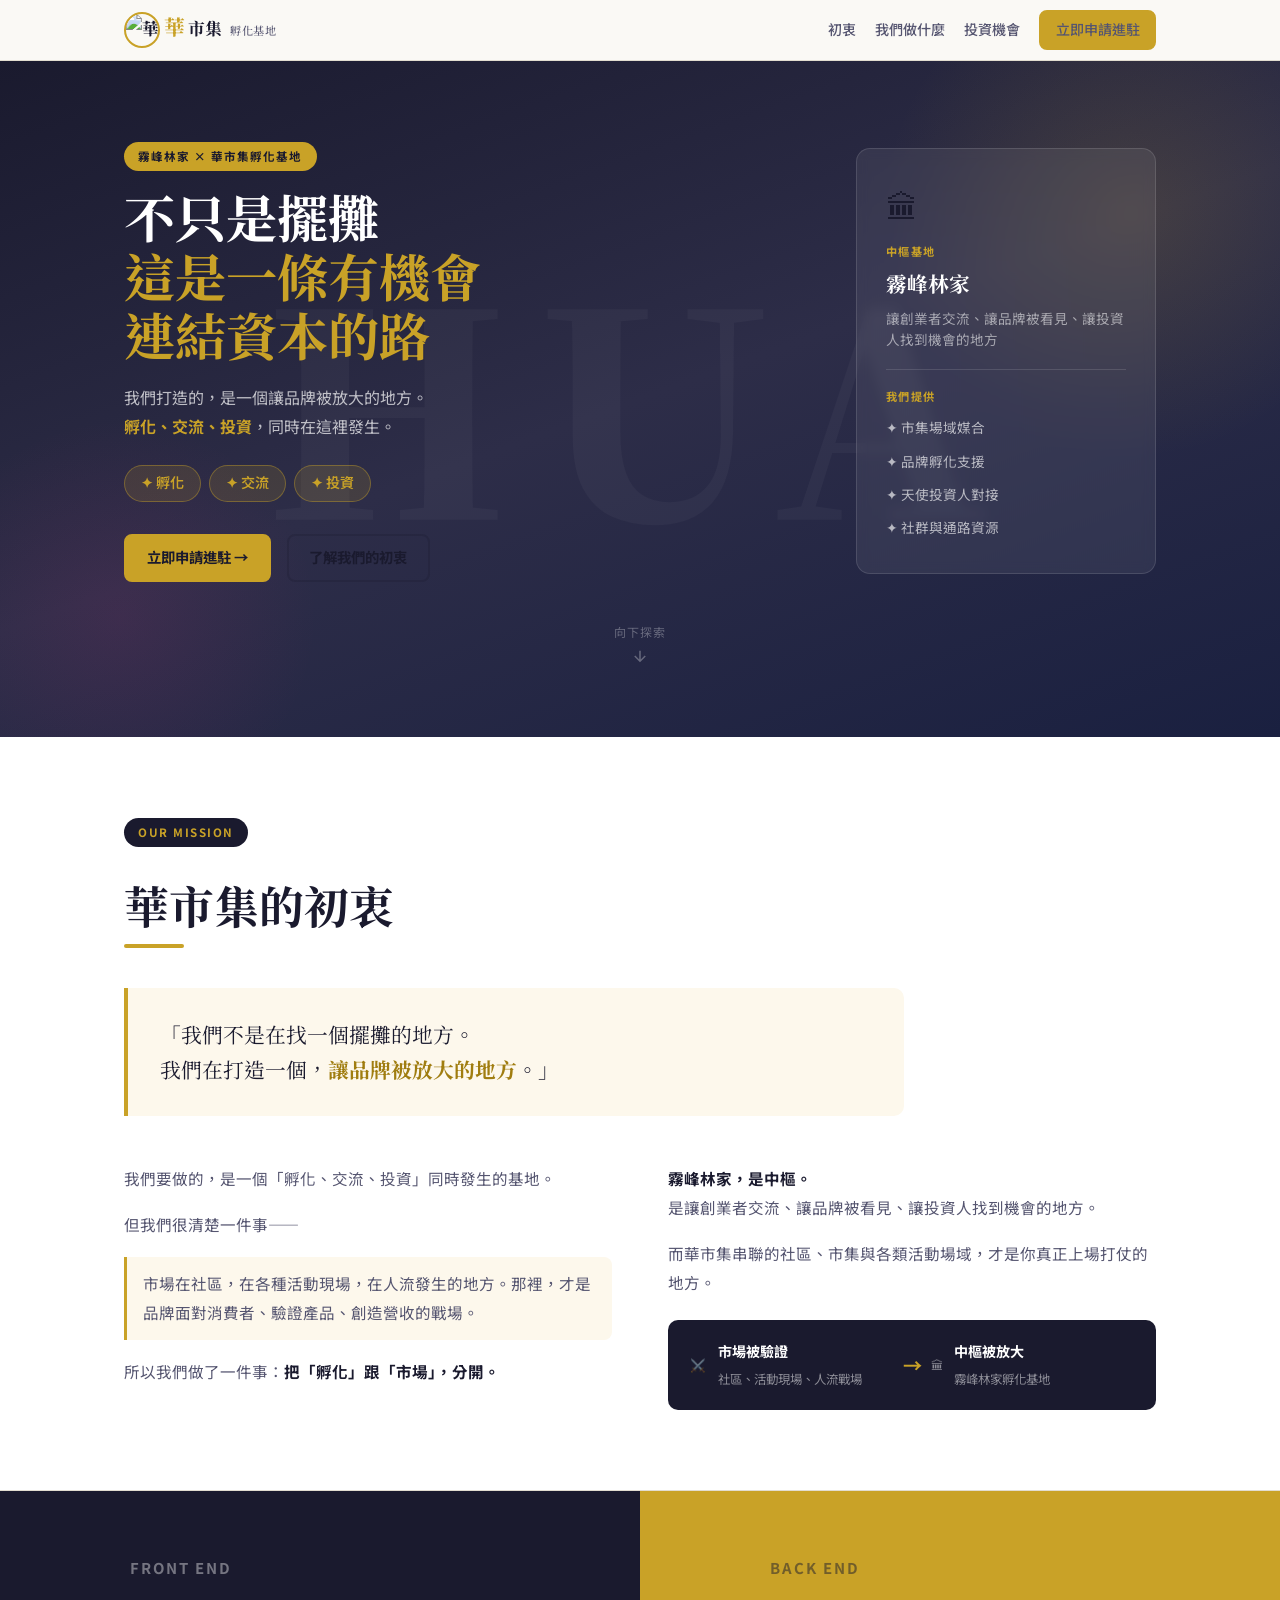
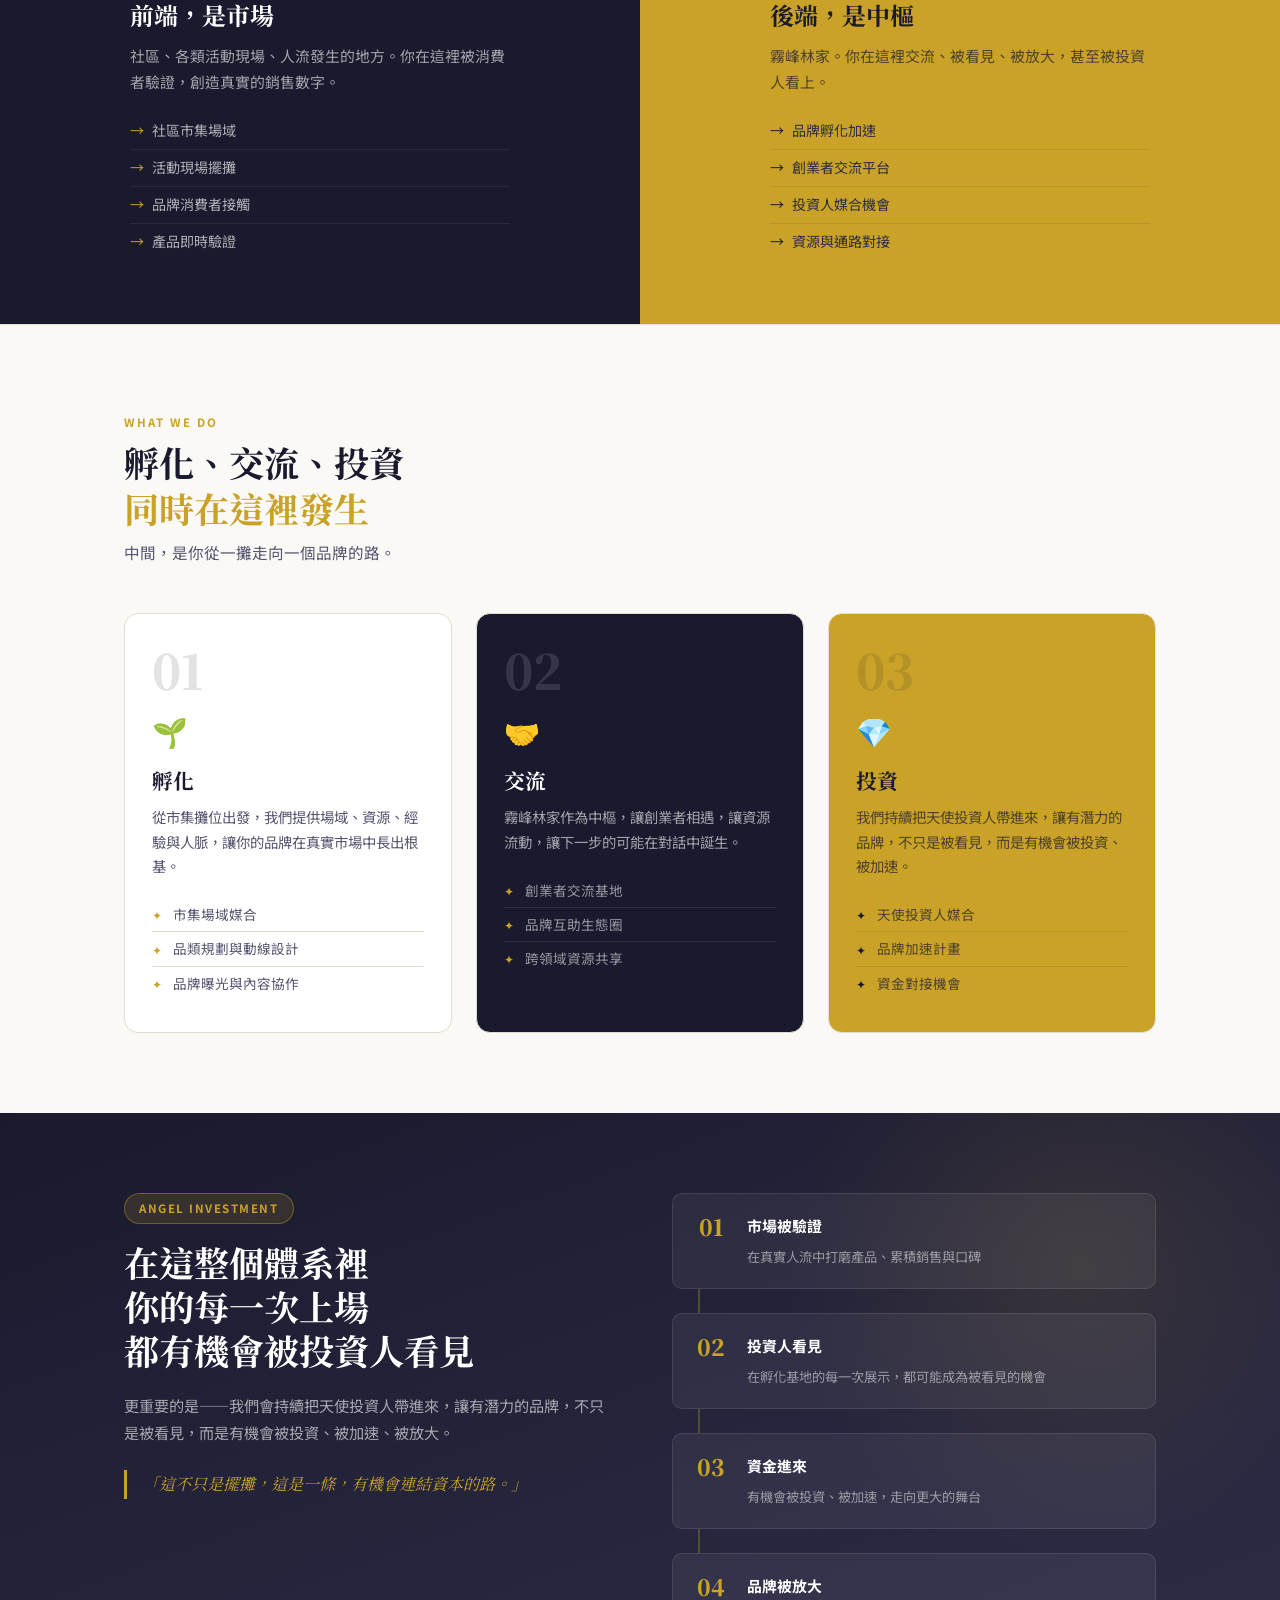
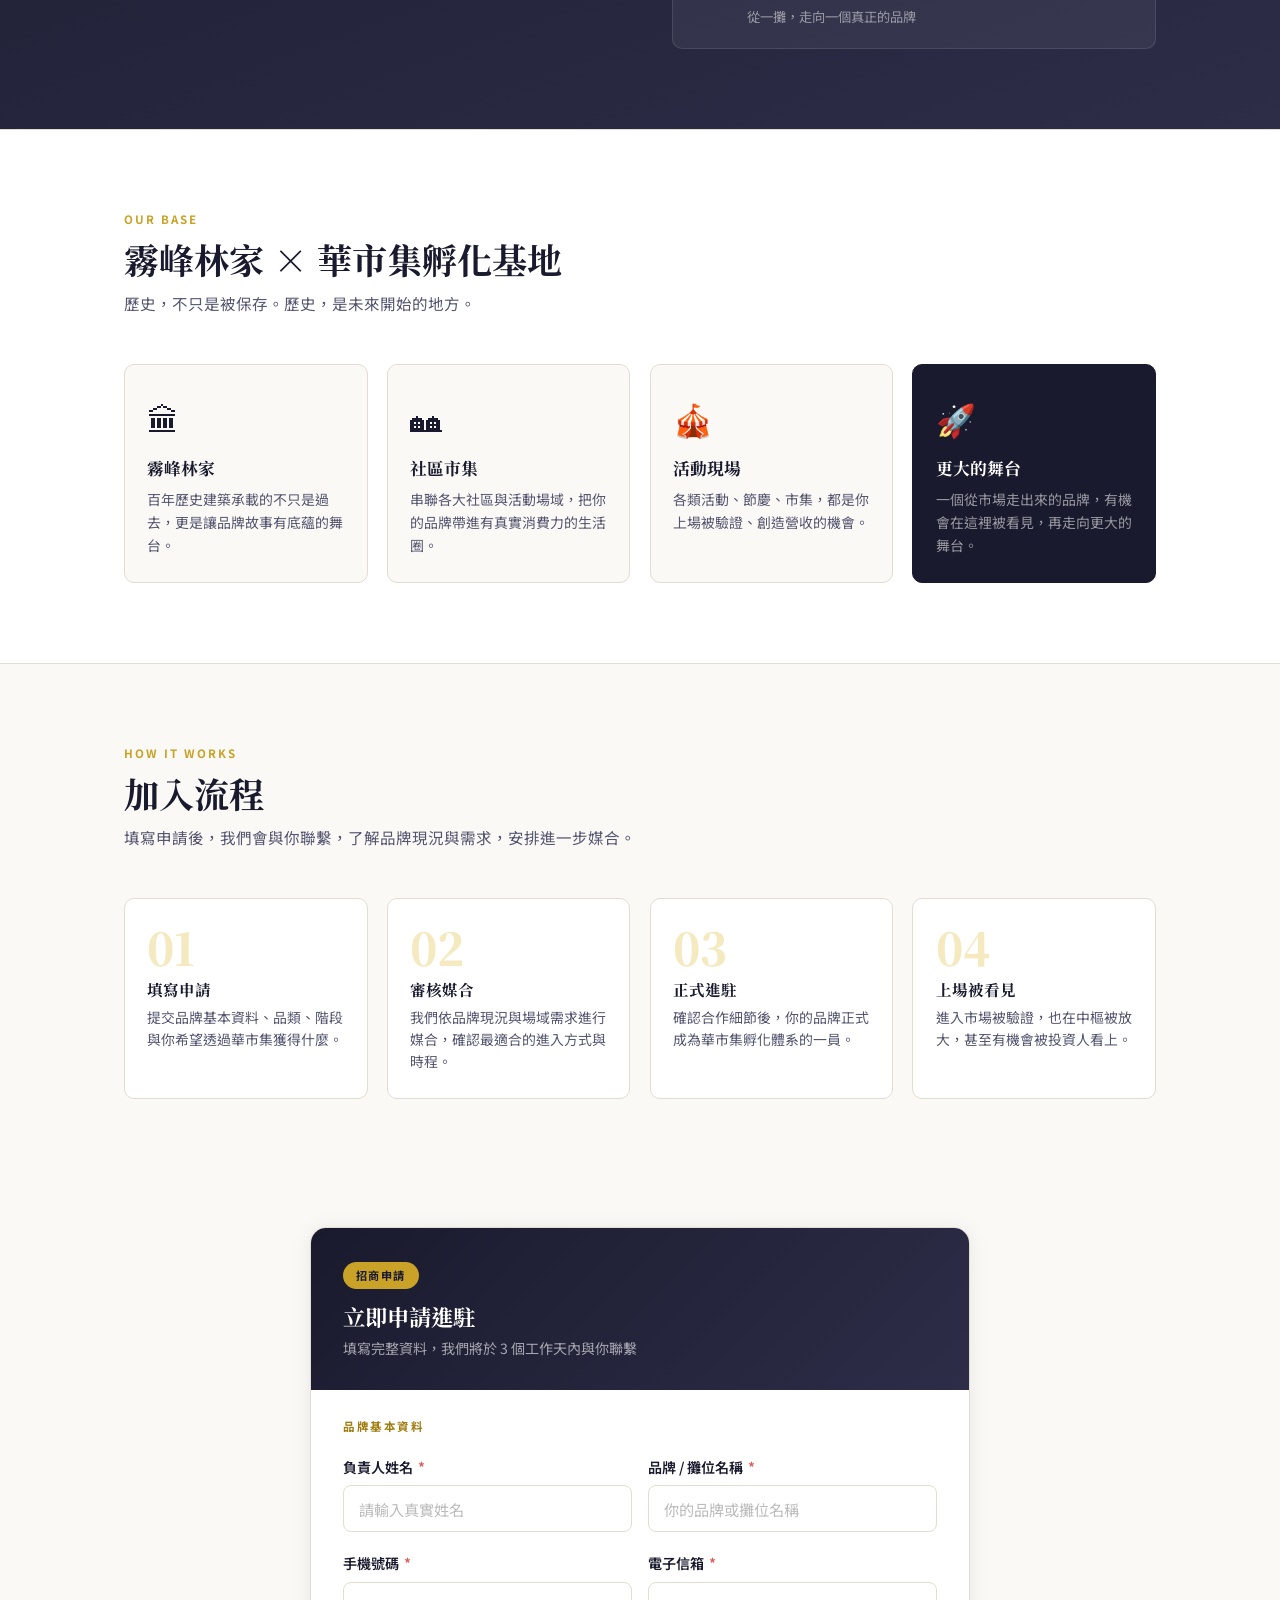
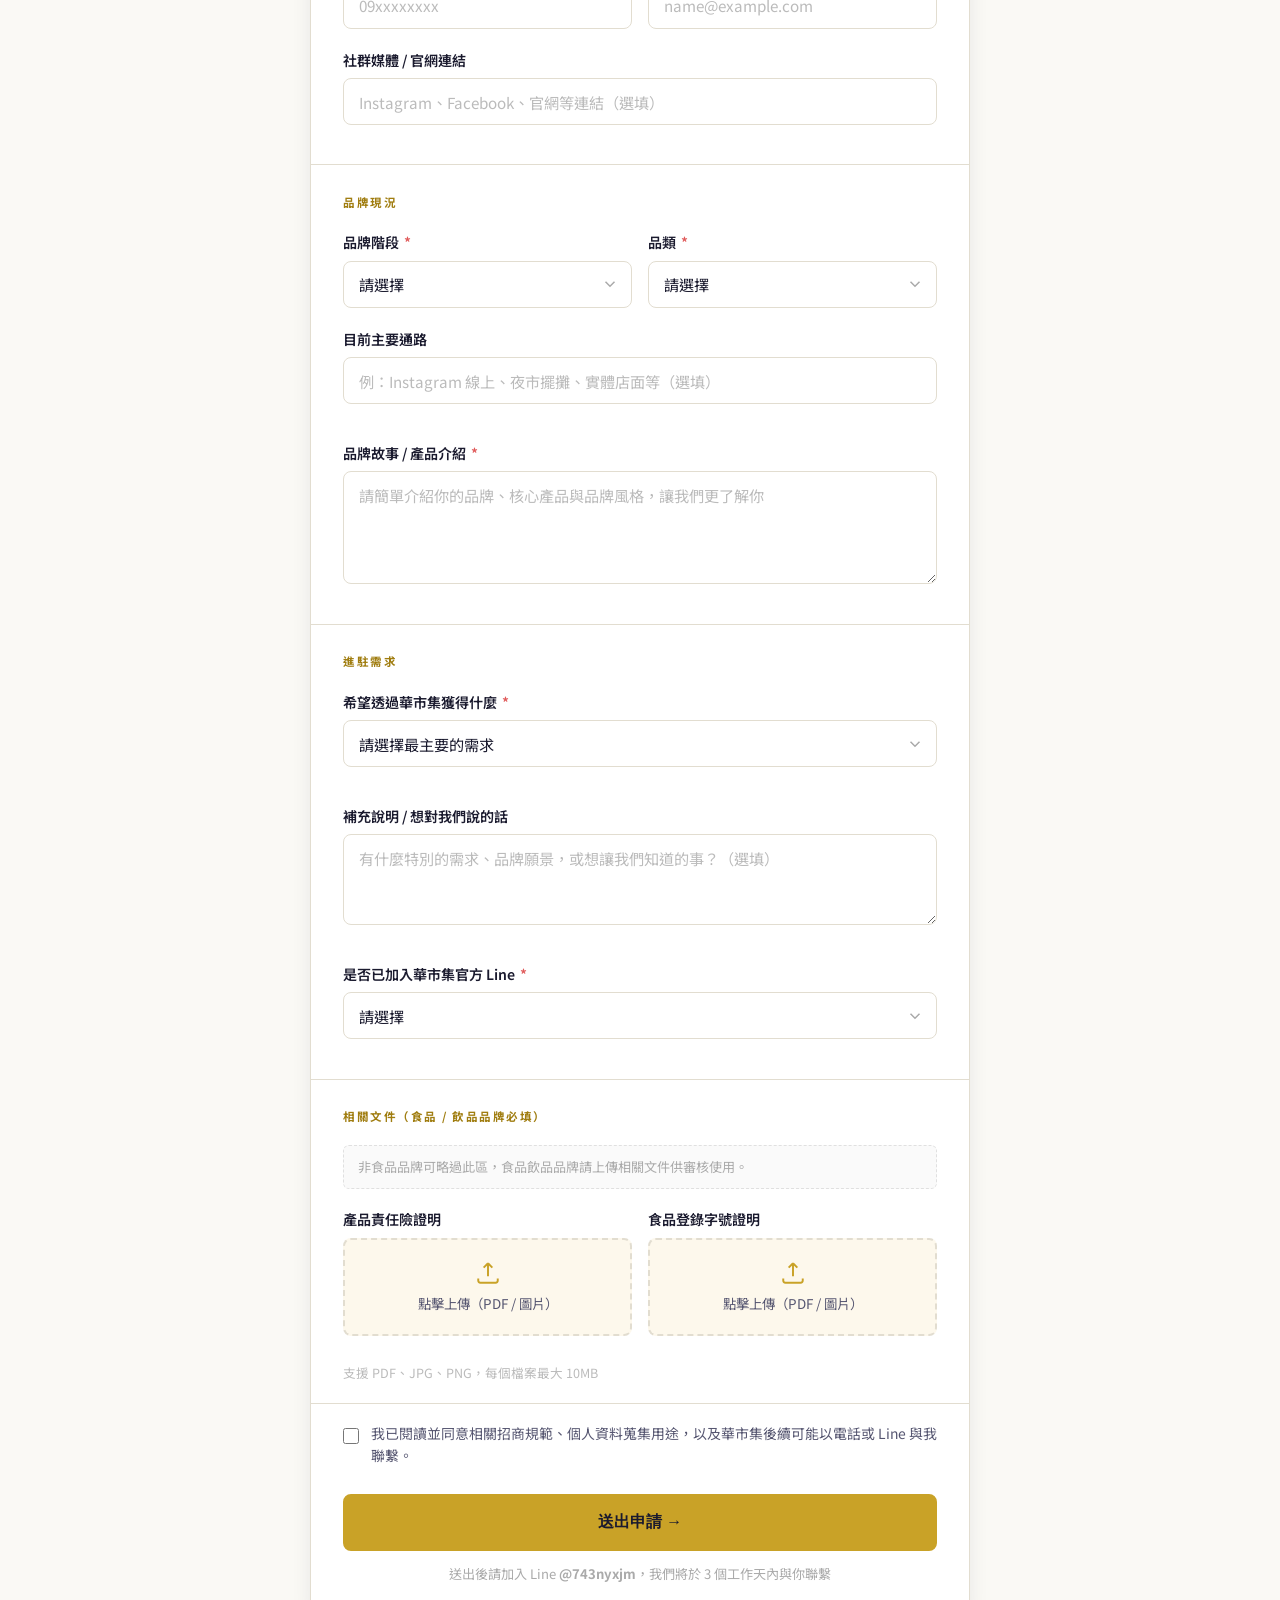
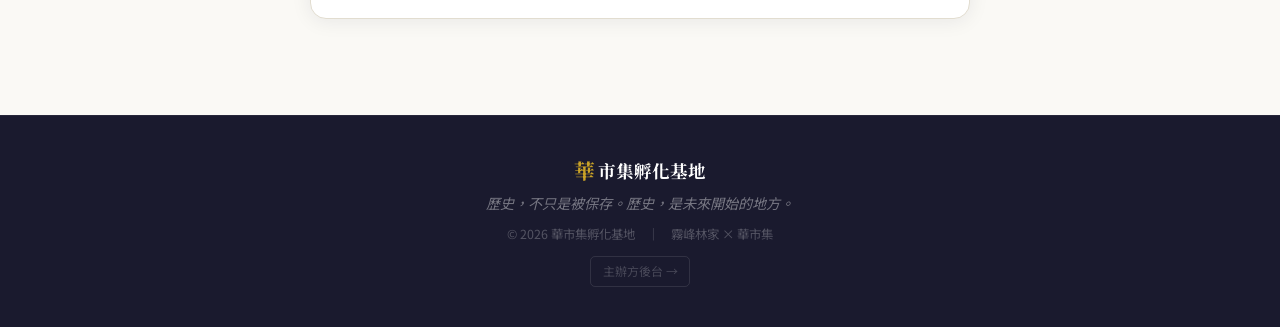
==== commit 1a36bf1d: "feat: 加入 Logo + 修正 admin 連結路徑" ====
--- a/index.html
+++ b/index.html
@@ -16,8 +16,11 @@
   <header class="site-header">
     <div class="container header-inner">
       <a href="index.html" class="brand">
-        <span class="brand-hua">華</span>市集
-        <span class="brand-sub">孵化基地</span>
+        <img src="logo.png" alt="華市集" class="brand-logo">
+        <div class="brand-text">
+          <span class="brand-hua">華</span>市集
+          <span class="brand-sub">孵化基地</span>
+        </div>
       </a>
       <nav class="header-nav">
         <a href="#mission">初衷</a>
@@ -498,7 +501,7 @@
       </div>
       <p class="footer-tagline">歷史，不只是被保存。歷史，是未來開始的地方。</p>
       <p class="footer-copy">© 2026 華市集孵化基地　｜　霧峰林家 × 華市集</p>
-      <a href="/admin.html" class="admin-link">主辦方後台 →</a>
+      <a href="admin.html" class="admin-link">主辦方後台 →</a>
     </div>
   </footer>
 
--- a/styles.css
+++ b/styles.css
@@ -66,6 +66,14 @@
   font-weight: 700; font-size: 1.05rem;
   color: var(--ink); white-space: nowrap;
 }
+.brand-logo {
+  width: 36px; height: 36px;
+  border-radius: 50%;
+  object-fit: cover;
+  border: 2px solid var(--gold);
+  flex-shrink: 0;
+}
+.brand-text { display: flex; align-items: baseline; gap: .2rem; }
 .brand-hua {
   color: var(--gold);
   font-size: 1.3rem;
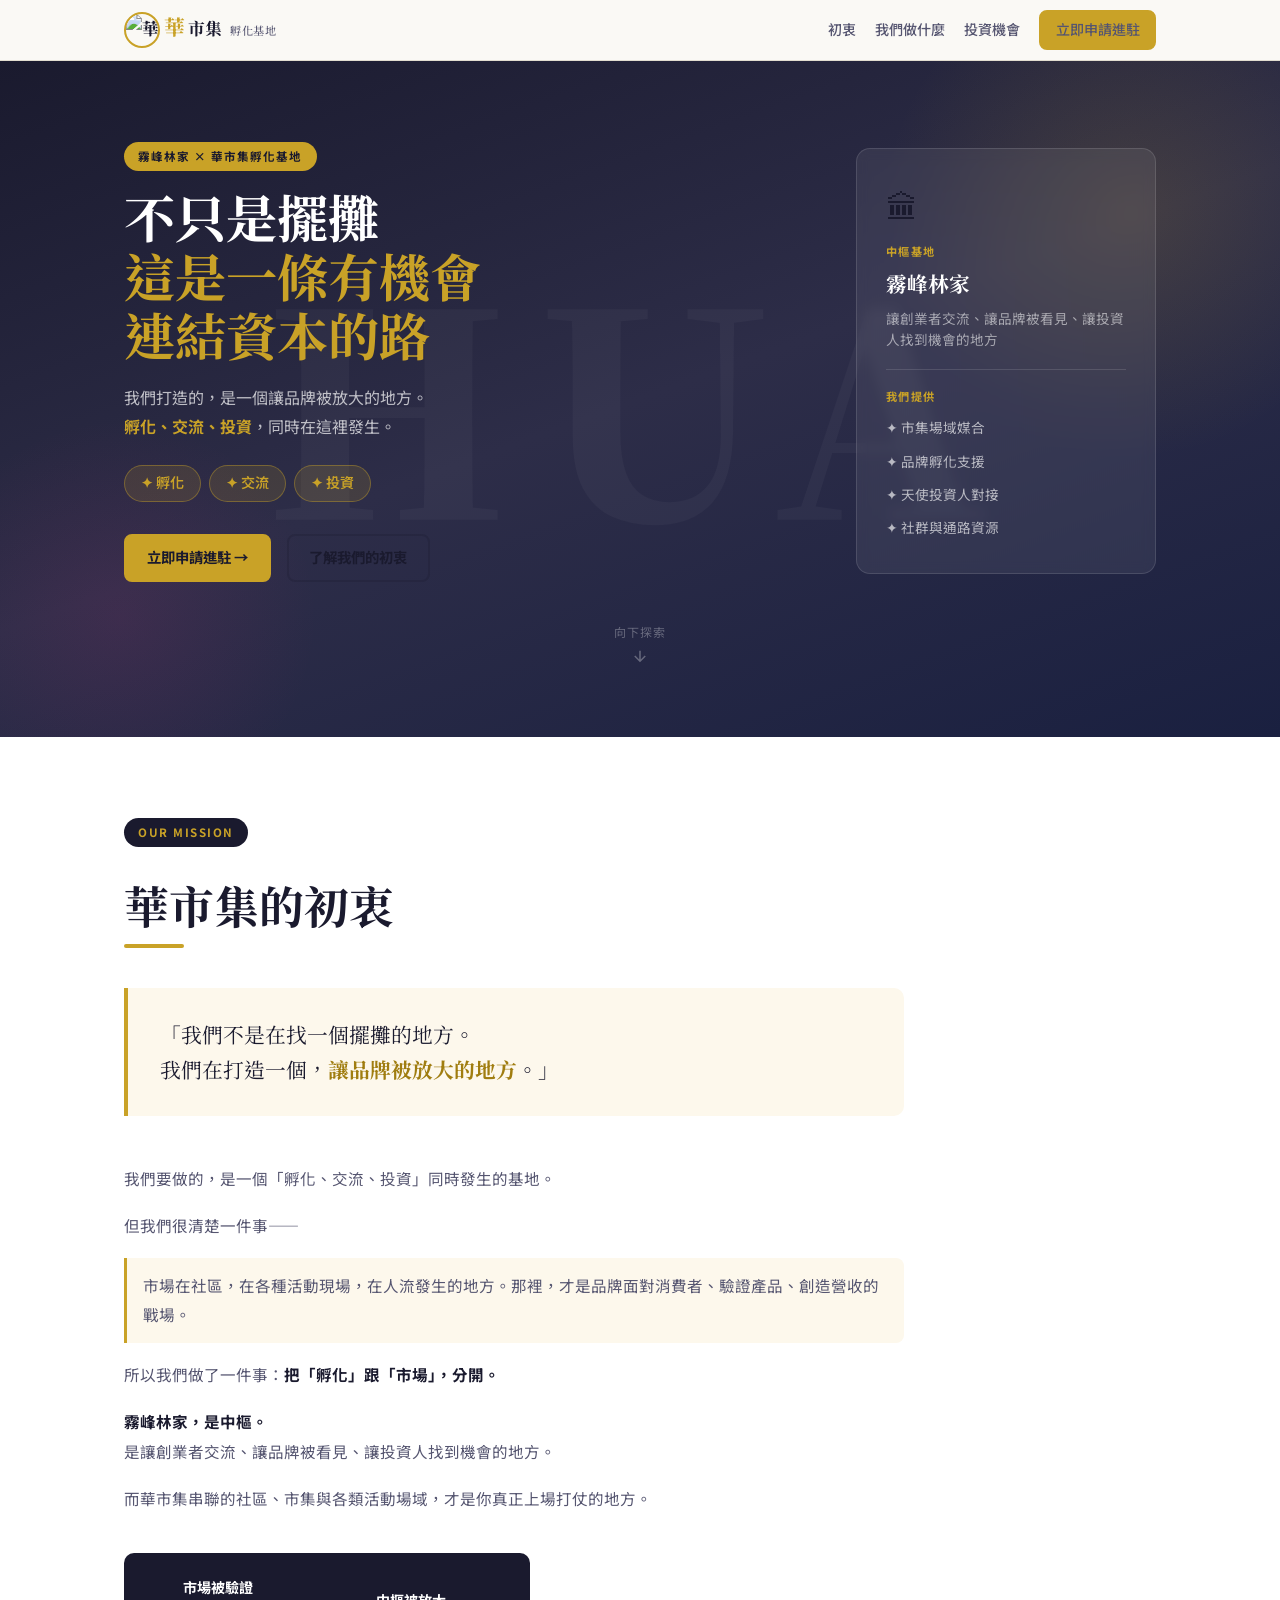
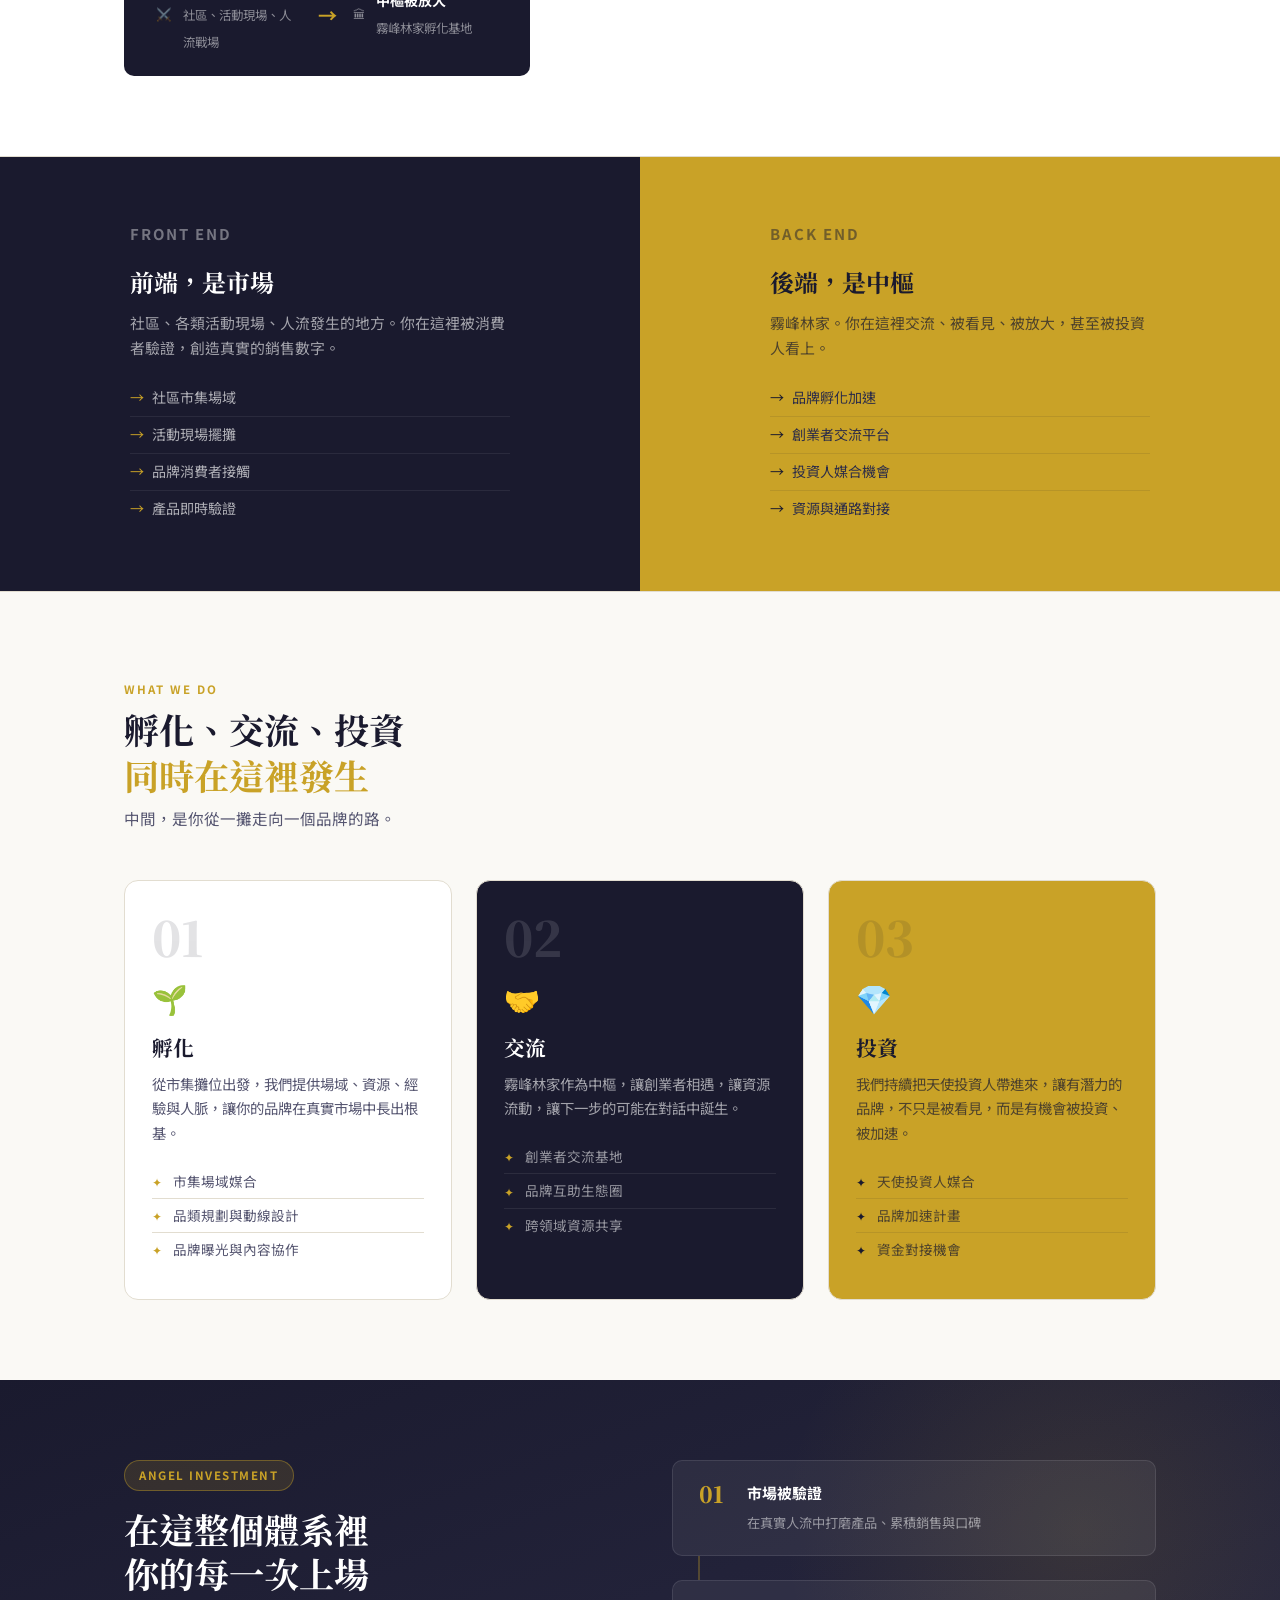
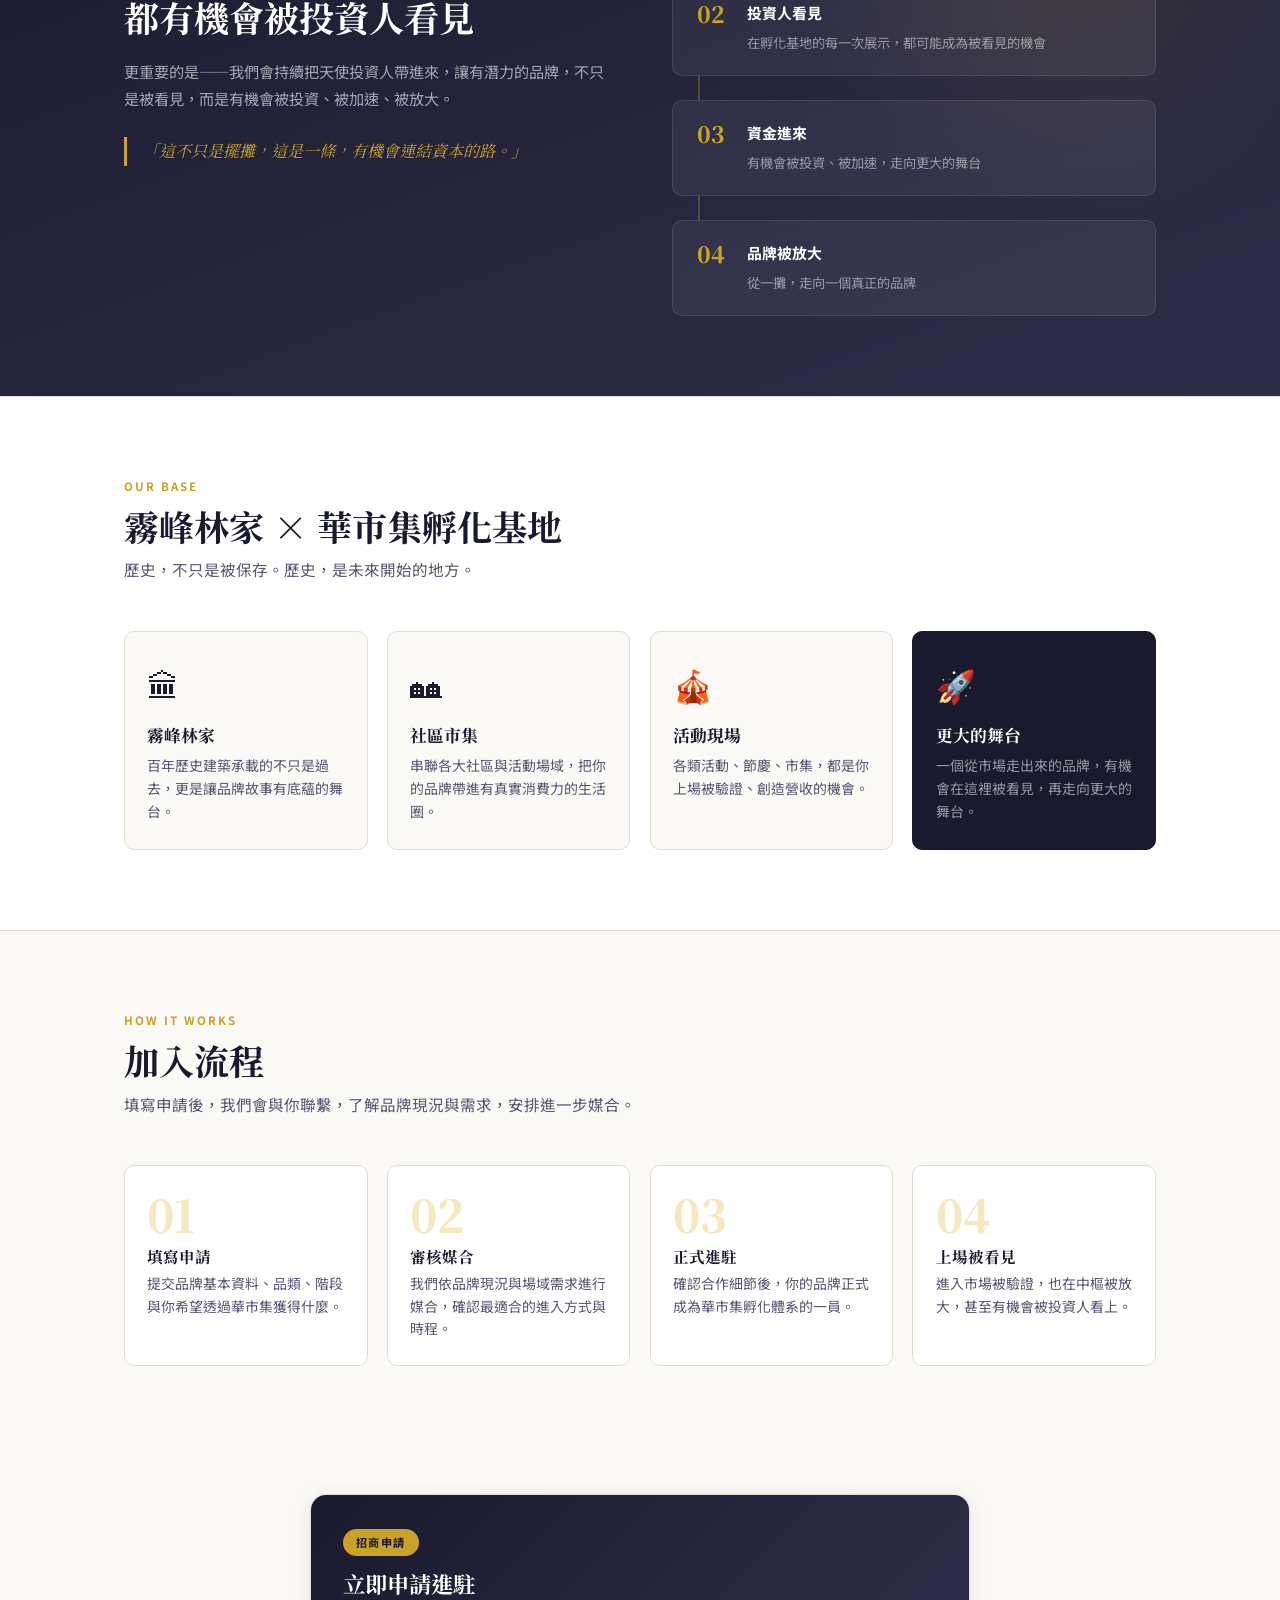
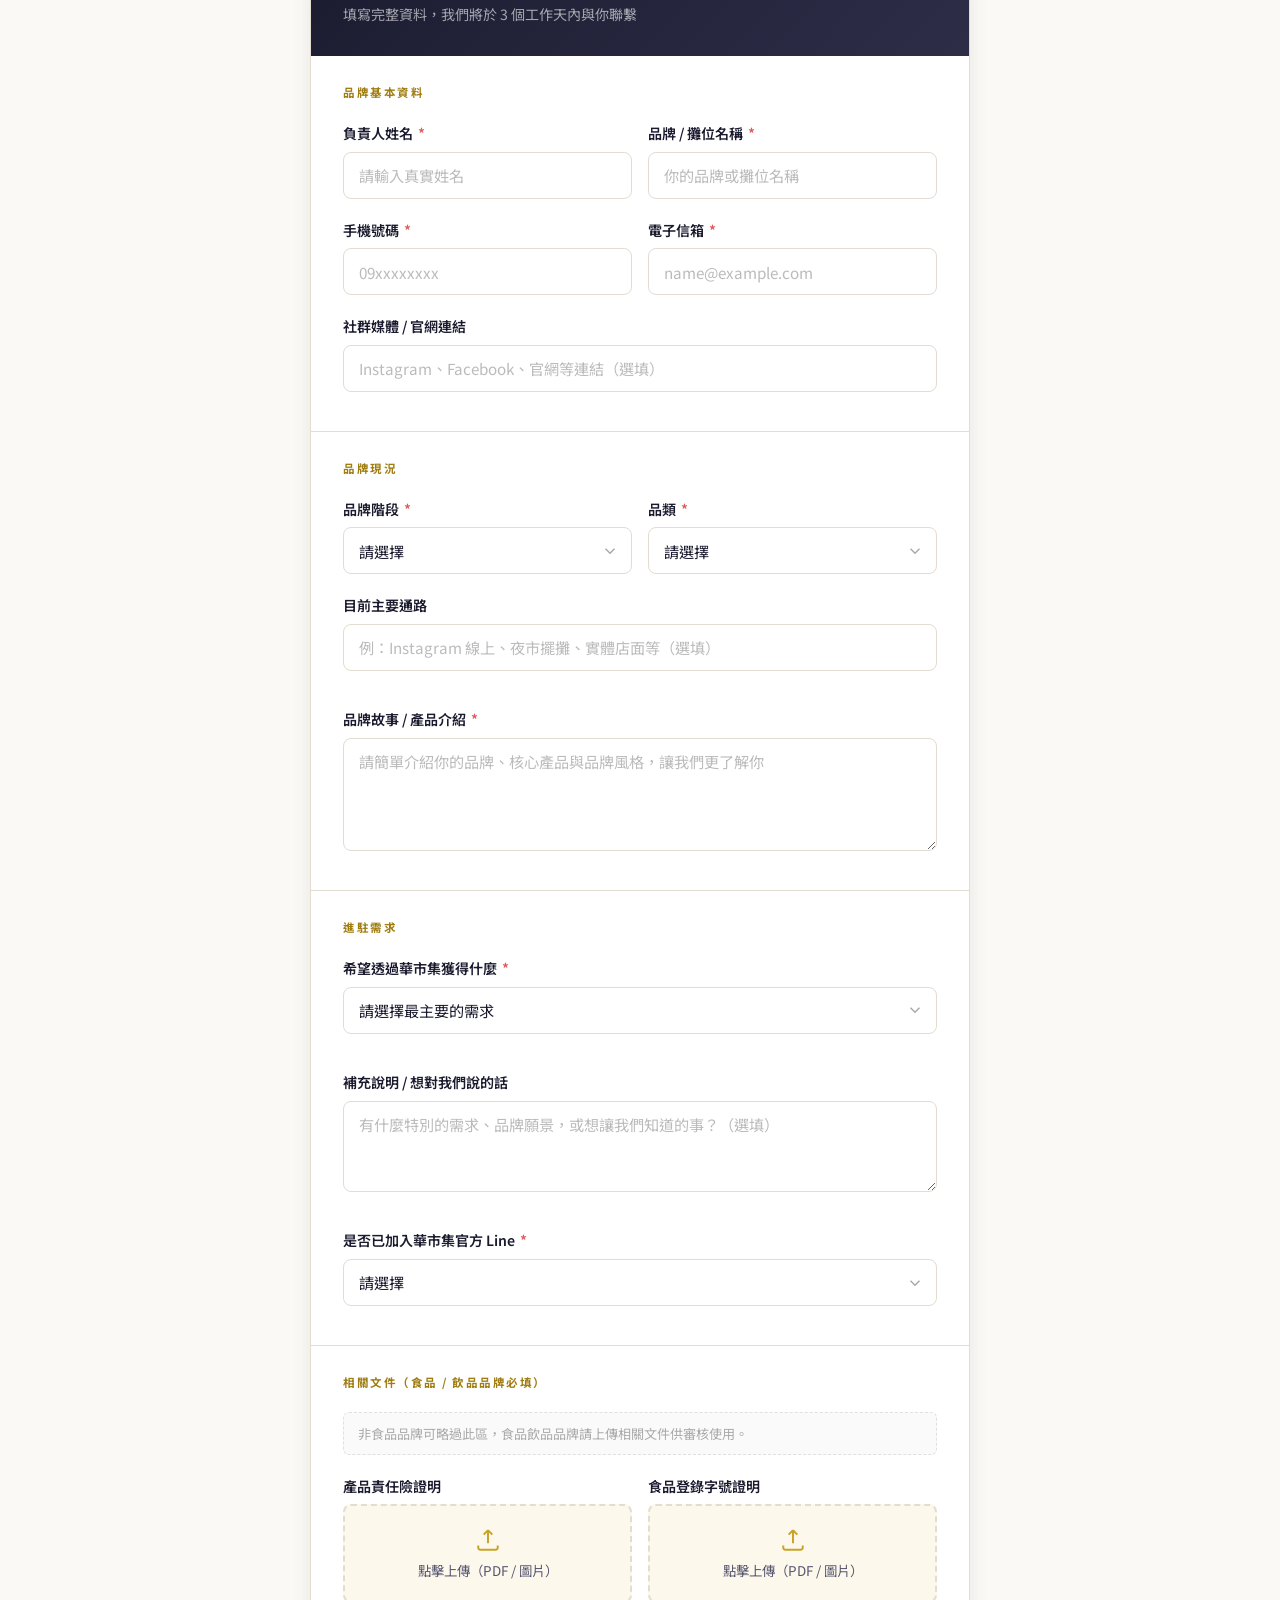
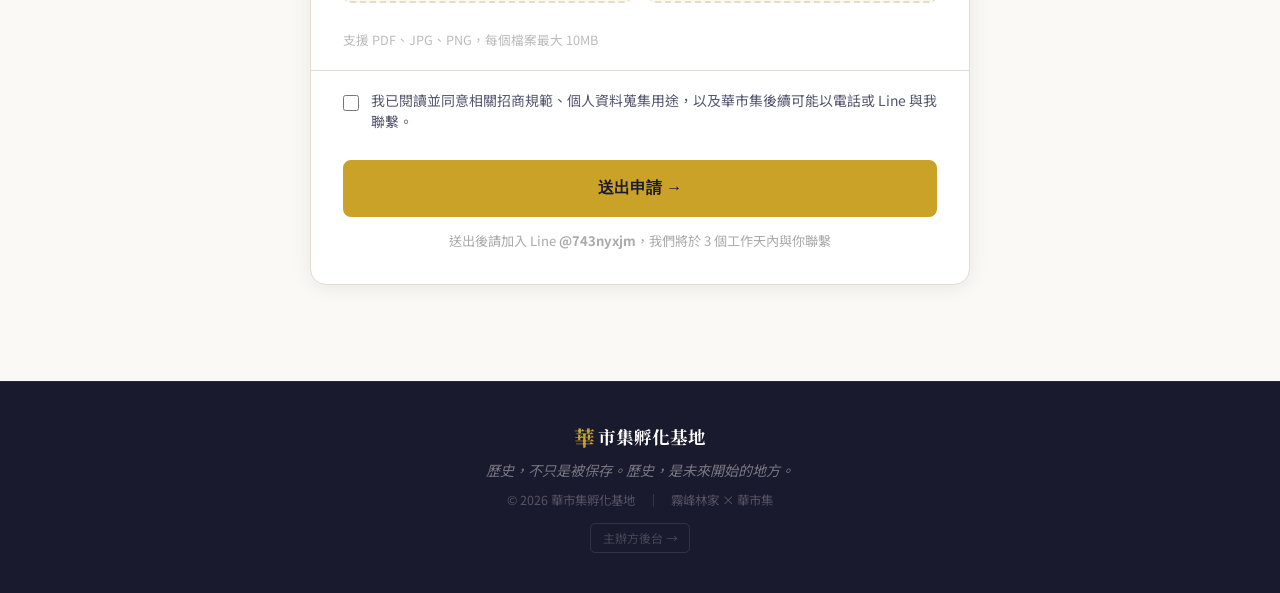
==== commit fe74357f: "update: 初衷文案單欄排版，對齊原始文字順序" ====
--- a/index.html
+++ b/index.html
@@ -91,37 +91,34 @@
         </p>
       </div>
 
-      <div class="mission-body">
-        <div class="mission-col">
-          <p>我們要做的，是一個「孵化、交流、投資」同時發生的基地。</p>
-          <p>但我們很清楚一件事——</p>
-          <p class="mission-highlight">
-            市場在社區，在各種活動現場，在人流發生的地方。那裡，才是品牌面對消費者、驗證產品、創造營收的戰場。
-          </p>
-          <p>所以我們做了一件事：<strong>把「孵化」跟「市場」，分開。</strong></p>
-        </div>
-        <div class="mission-col">
-          <p>
-            <strong>霧峰林家，是中樞。</strong><br>
-            是讓創業者交流、讓品牌被看見、讓投資人找到機會的地方。
-          </p>
-          <p>而華市集串聯的社區、市集與各類活動場域，才是你真正上場打仗的地方。</p>
-          <div class="mission-flow">
-            <div class="flow-item">
-              <span class="flow-icon">⚔️</span>
-              <div>
-                <strong>市場被驗證</strong>
-                <span>社區、活動現場、人流戰場</span>
-              </div>
-            </div>
-            <div class="flow-arrow">→</div>
-            <div class="flow-item">
-              <span class="flow-icon">🏛</span>
-              <div>
-                <strong>中樞被放大</strong>
-                <span>霧峰林家孵化基地</span>
-              </div>
-            </div>
+      <div class="mission-single">
+        <p>我們要做的，是一個「孵化、交流、投資」同時發生的基地。</p>
+        <p>但我們很清楚一件事——</p>
+        <p class="mission-highlight">
+          市場在社區，在各種活動現場，在人流發生的地方。那裡，才是品牌面對消費者、驗證產品、創造營收的戰場。
+        </p>
+        <p>所以我們做了一件事：<strong>把「孵化」跟「市場」，分開。</strong></p>
+        <p>
+          <strong>霧峰林家，是中樞。</strong><br>
+          是讓創業者交流、讓品牌被看見、讓投資人找到機會的地方。
+        </p>
+        <p>而華市集串聯的社區、市集與各類活動場域，才是你真正上場打仗的地方。</p>
+      </div>
+
+      <div class="mission-flow">
+        <div class="flow-item">
+          <span class="flow-icon">⚔️</span>
+          <div>
+            <strong>市場被驗證</strong>
+            <span>社區、活動現場、人流戰場</span>
+          </div>
+        </div>
+        <div class="flow-arrow">→</div>
+        <div class="flow-item">
+          <span class="flow-icon">🏛</span>
+          <div>
+            <strong>中樞被放大</strong>
+            <span>霧峰林家孵化基地</span>
           </div>
         </div>
       </div>
--- a/styles.css
+++ b/styles.css
@@ -308,16 +308,13 @@
   font-weight: 700;
 }
 
-.mission-body {
-  display: grid; grid-template-columns: 1fr 1fr; gap: 3.5rem;
-  align-items: start;
-}
-@media (max-width: 720px) {
-  .mission-body { grid-template-columns: 1fr; gap: 2rem; }
-}
-.mission-col p { margin-bottom: 1.1rem; font-size: .97rem; line-height: 1.85; }
-.mission-col p:last-child { margin-bottom: 0; }
-.mission-col strong { color: var(--ink); }
+.mission-single {
+  max-width: 780px;
+  margin-bottom: 2.5rem;
+}
+.mission-single p { margin-bottom: 1.1rem; font-size: .97rem; line-height: 1.9; }
+.mission-single p:last-child { margin-bottom: 0; }
+.mission-single strong { color: var(--ink); }
 .mission-highlight {
   background: var(--gold-pale);
   border-left: 3px solid var(--gold);
@@ -327,10 +324,11 @@
 }
 
 .mission-flow {
-  display: flex; align-items: center; gap: .8rem;
+  display: inline-flex; align-items: center; gap: 1rem;
   background: var(--ink); border-radius: var(--r);
-  padding: 1.2rem 1.4rem; margin-top: 1.5rem;
-  flex-wrap: wrap; gap: .6rem;
+  padding: 1.4rem 2rem;
+  flex-wrap: wrap;
+  max-width: 560px;
 }
 .flow-item {
   display: flex; align-items: center; gap: .7rem;
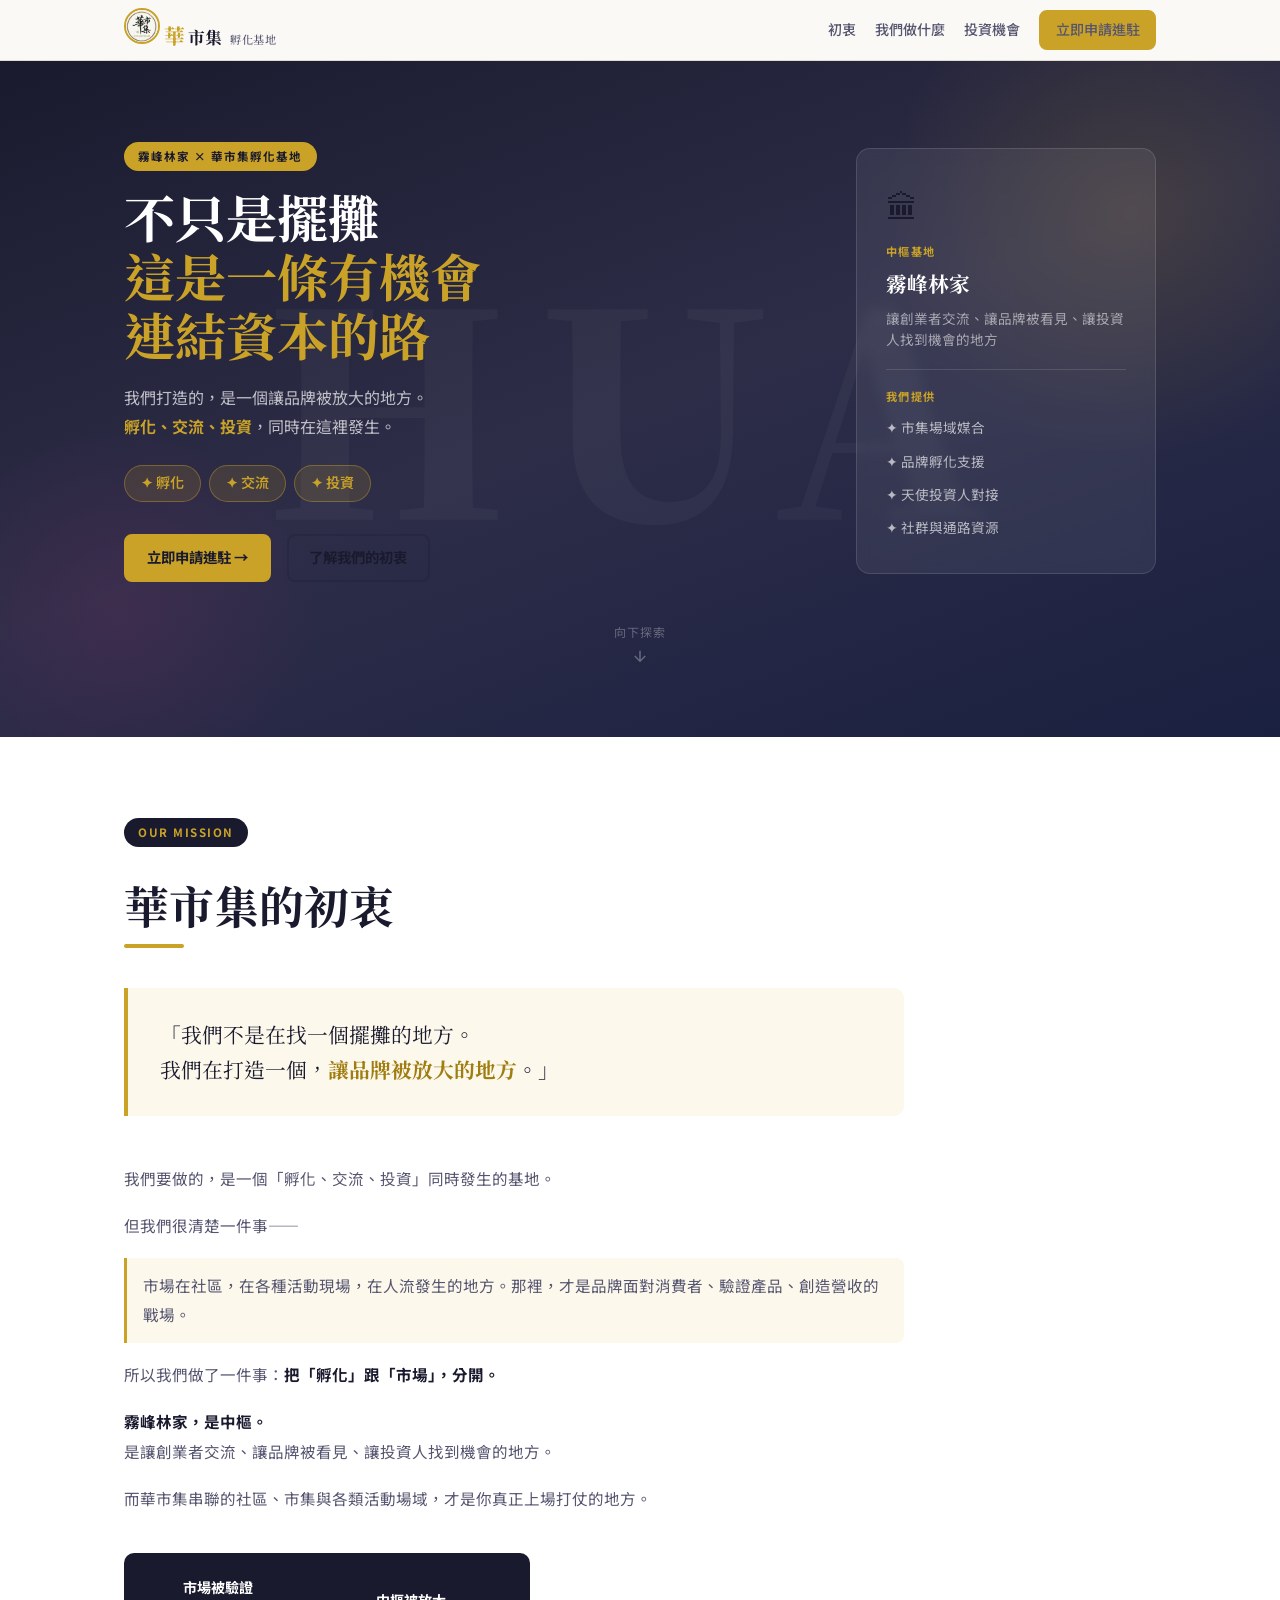
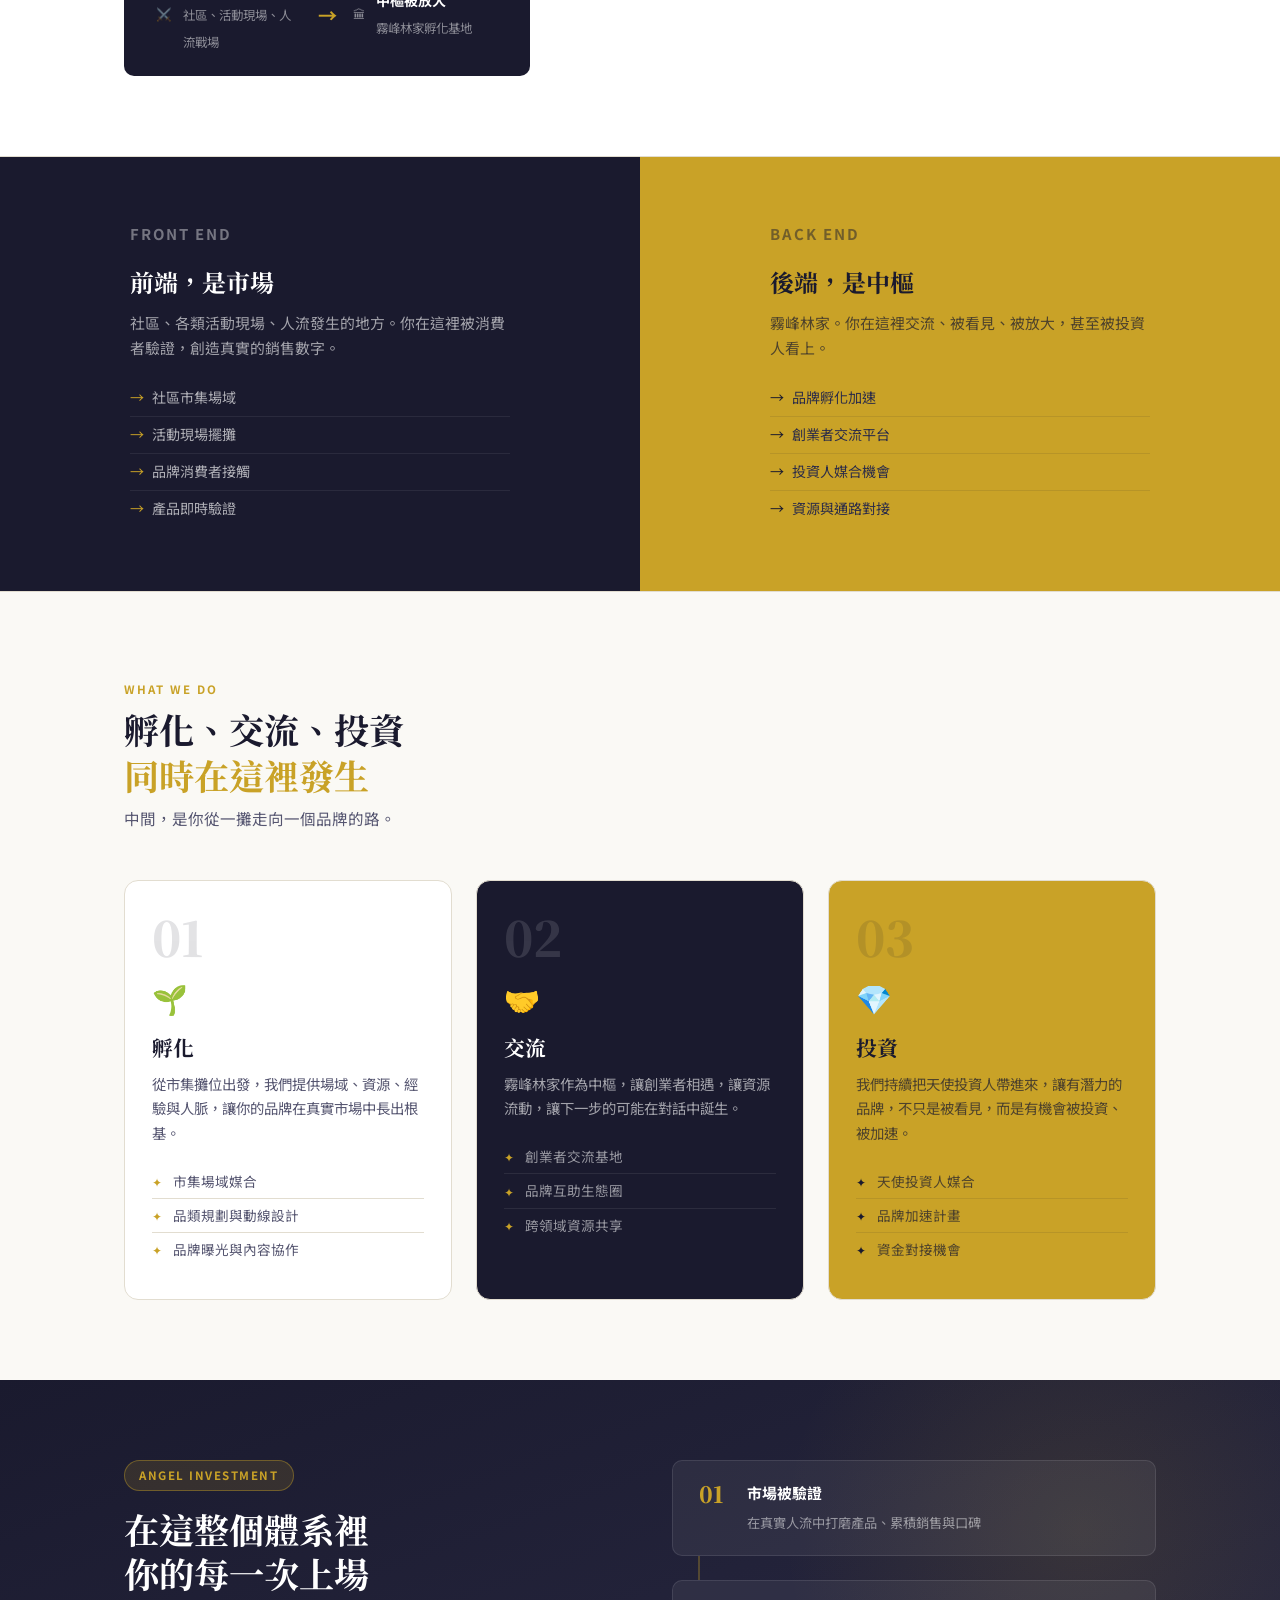
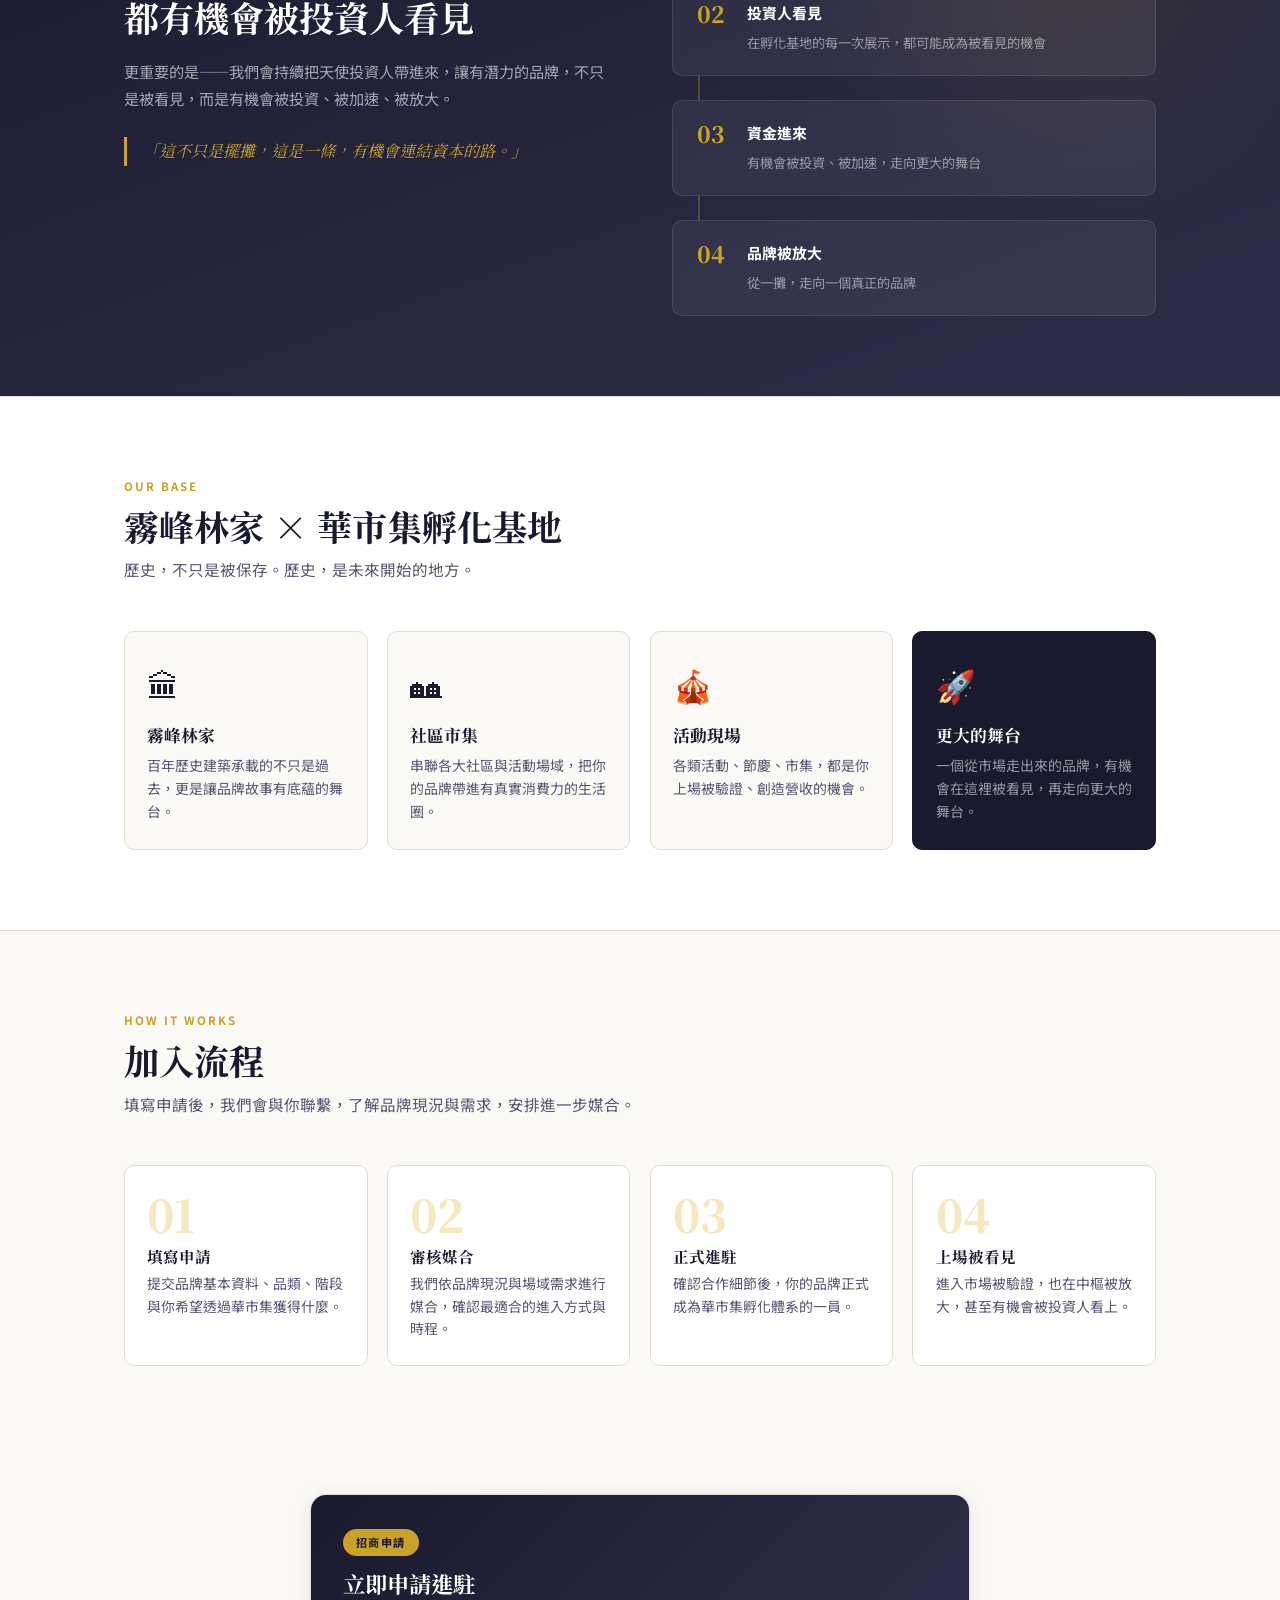
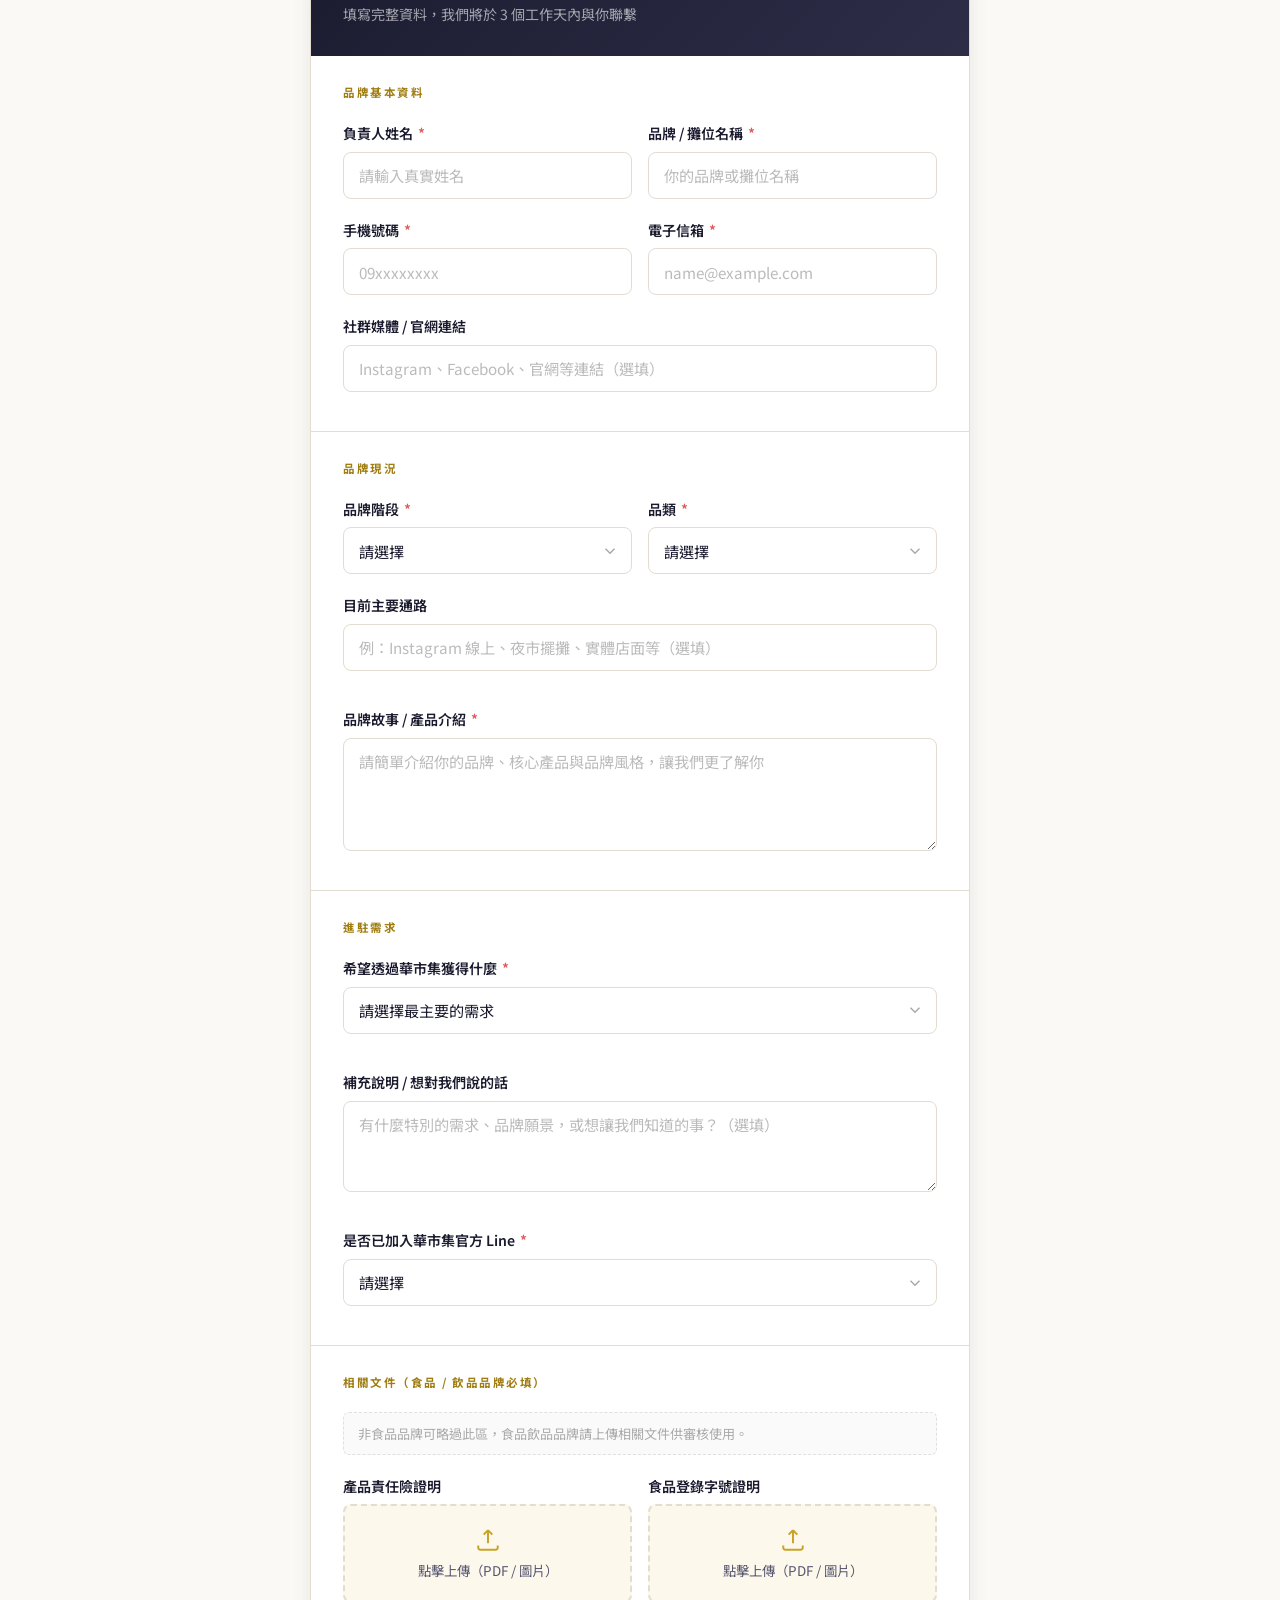
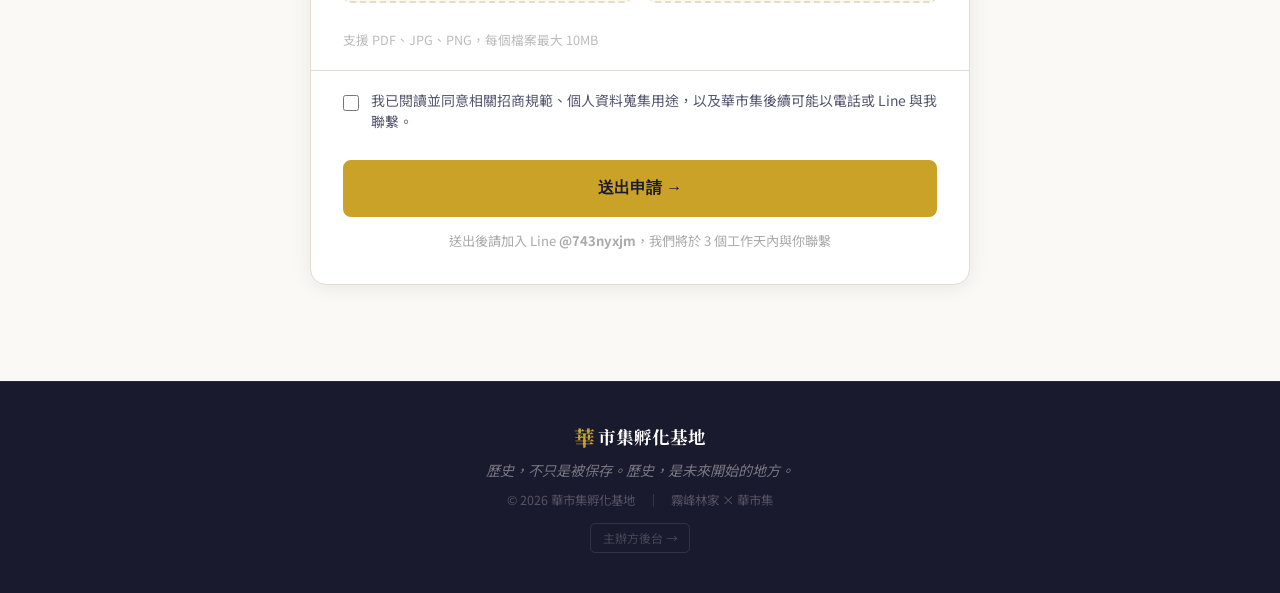
==== commit 6871ca85: "fix: logo 改為 .jpg 格式" ====
--- a/index.html
+++ b/index.html
@@ -16,7 +16,7 @@
   <header class="site-header">
     <div class="container header-inner">
       <a href="index.html" class="brand">
-        <img src="logo.png" alt="華市集" class="brand-logo">
+        <img src="logo.jpg" alt="華市集" class="brand-logo">
         <div class="brand-text">
           <span class="brand-hua">華</span>市集
           <span class="brand-sub">孵化基地</span>
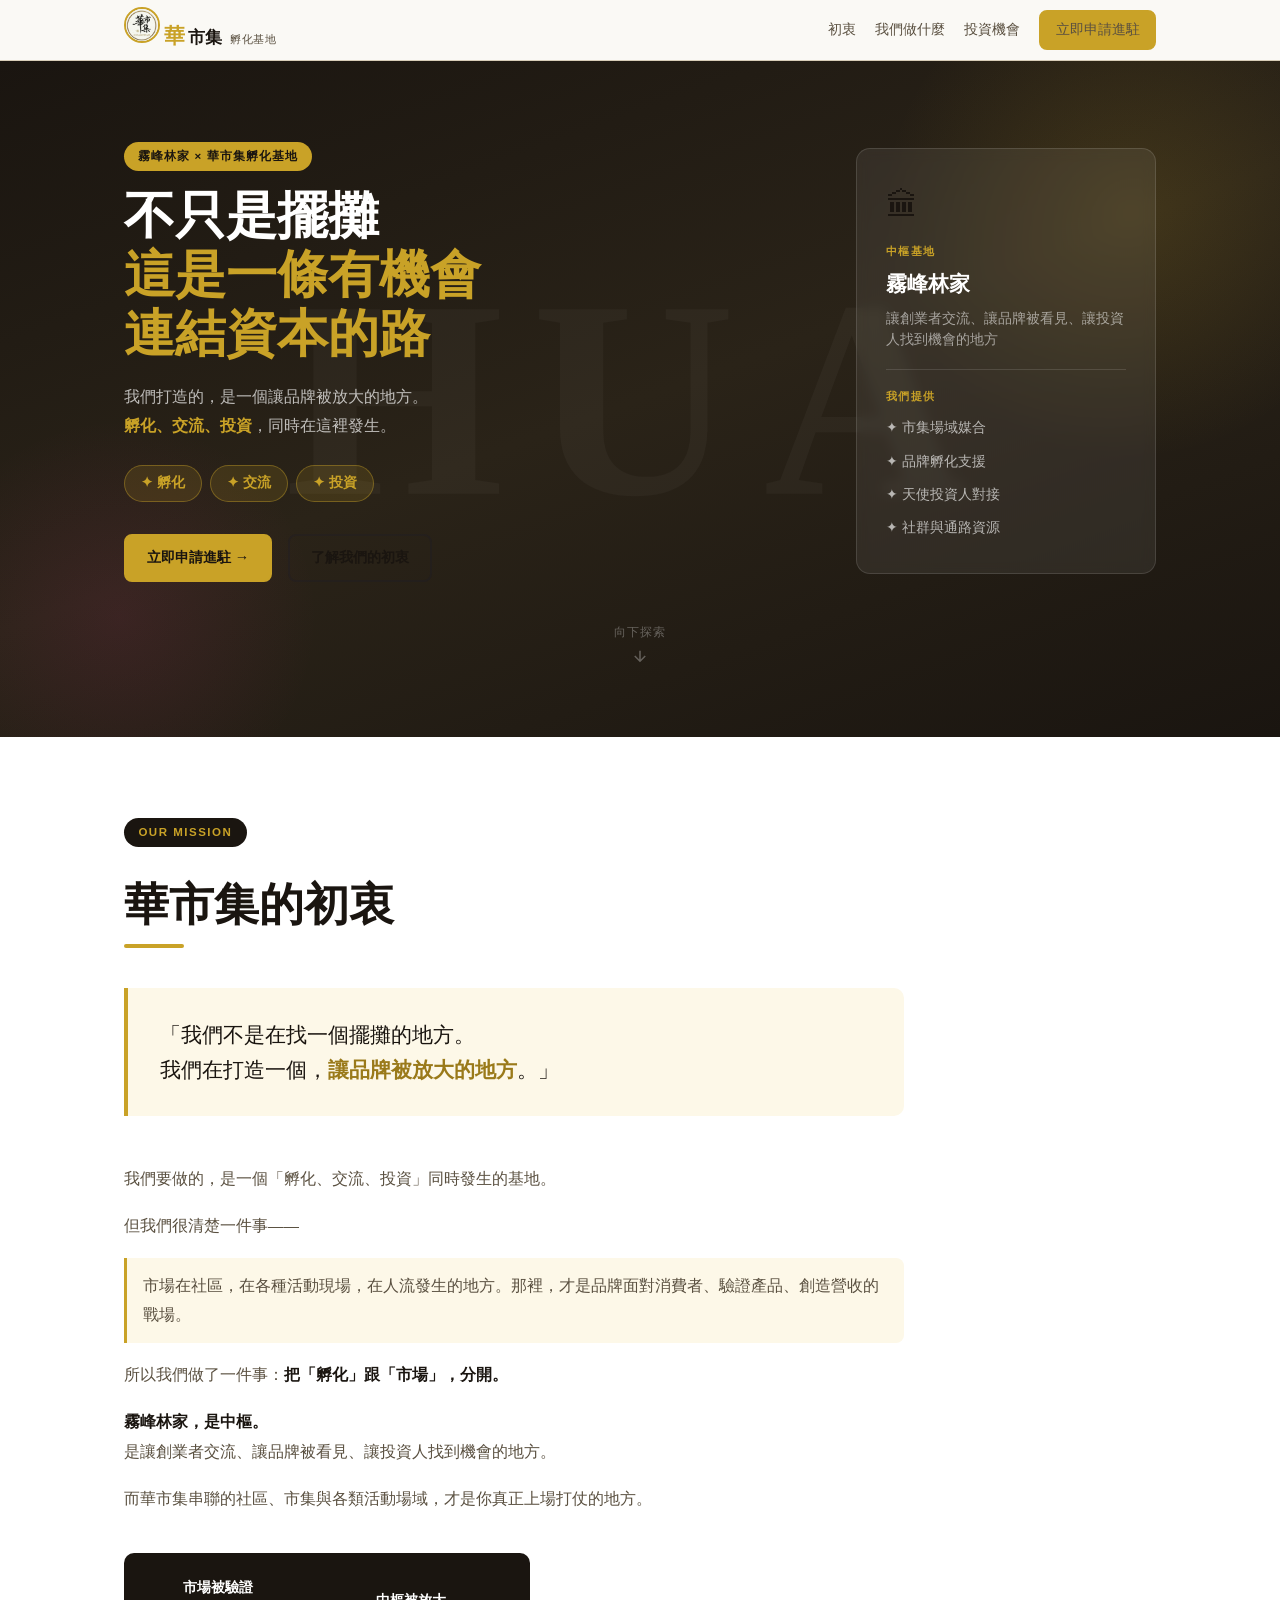
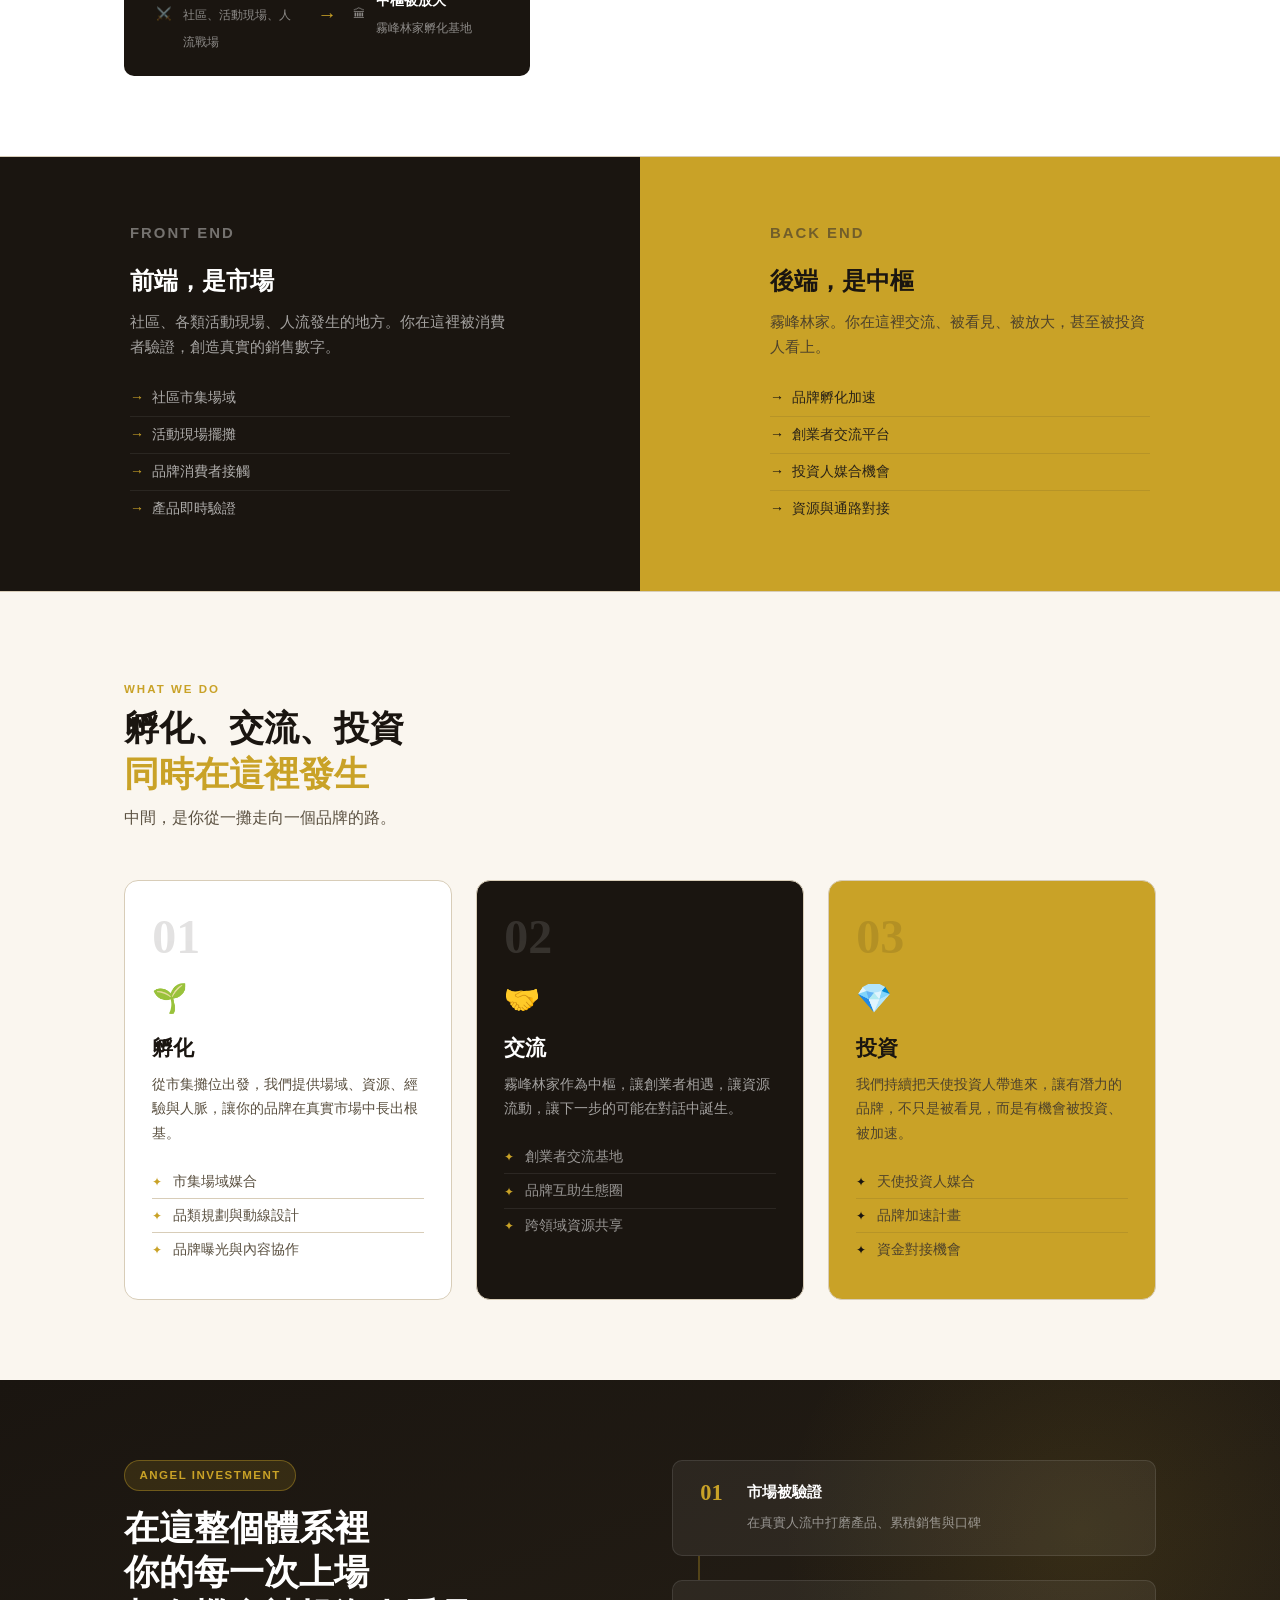
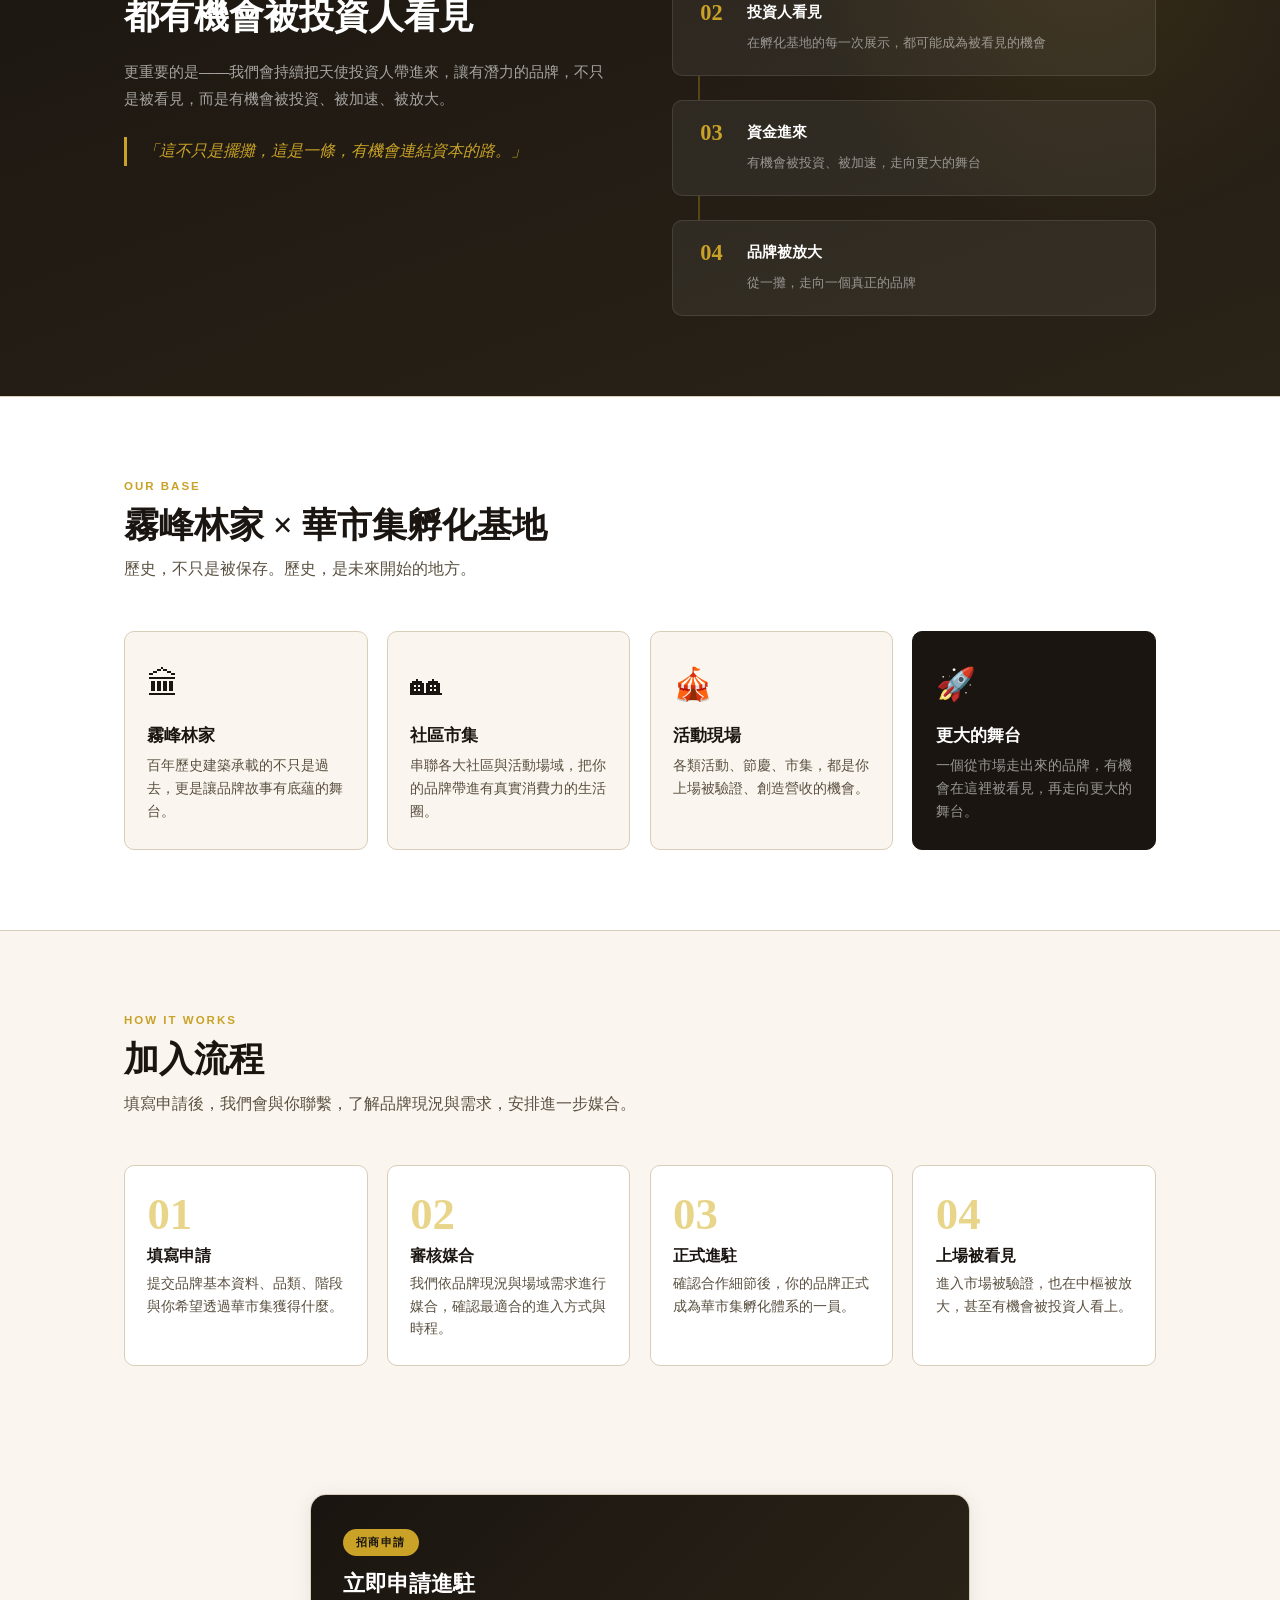
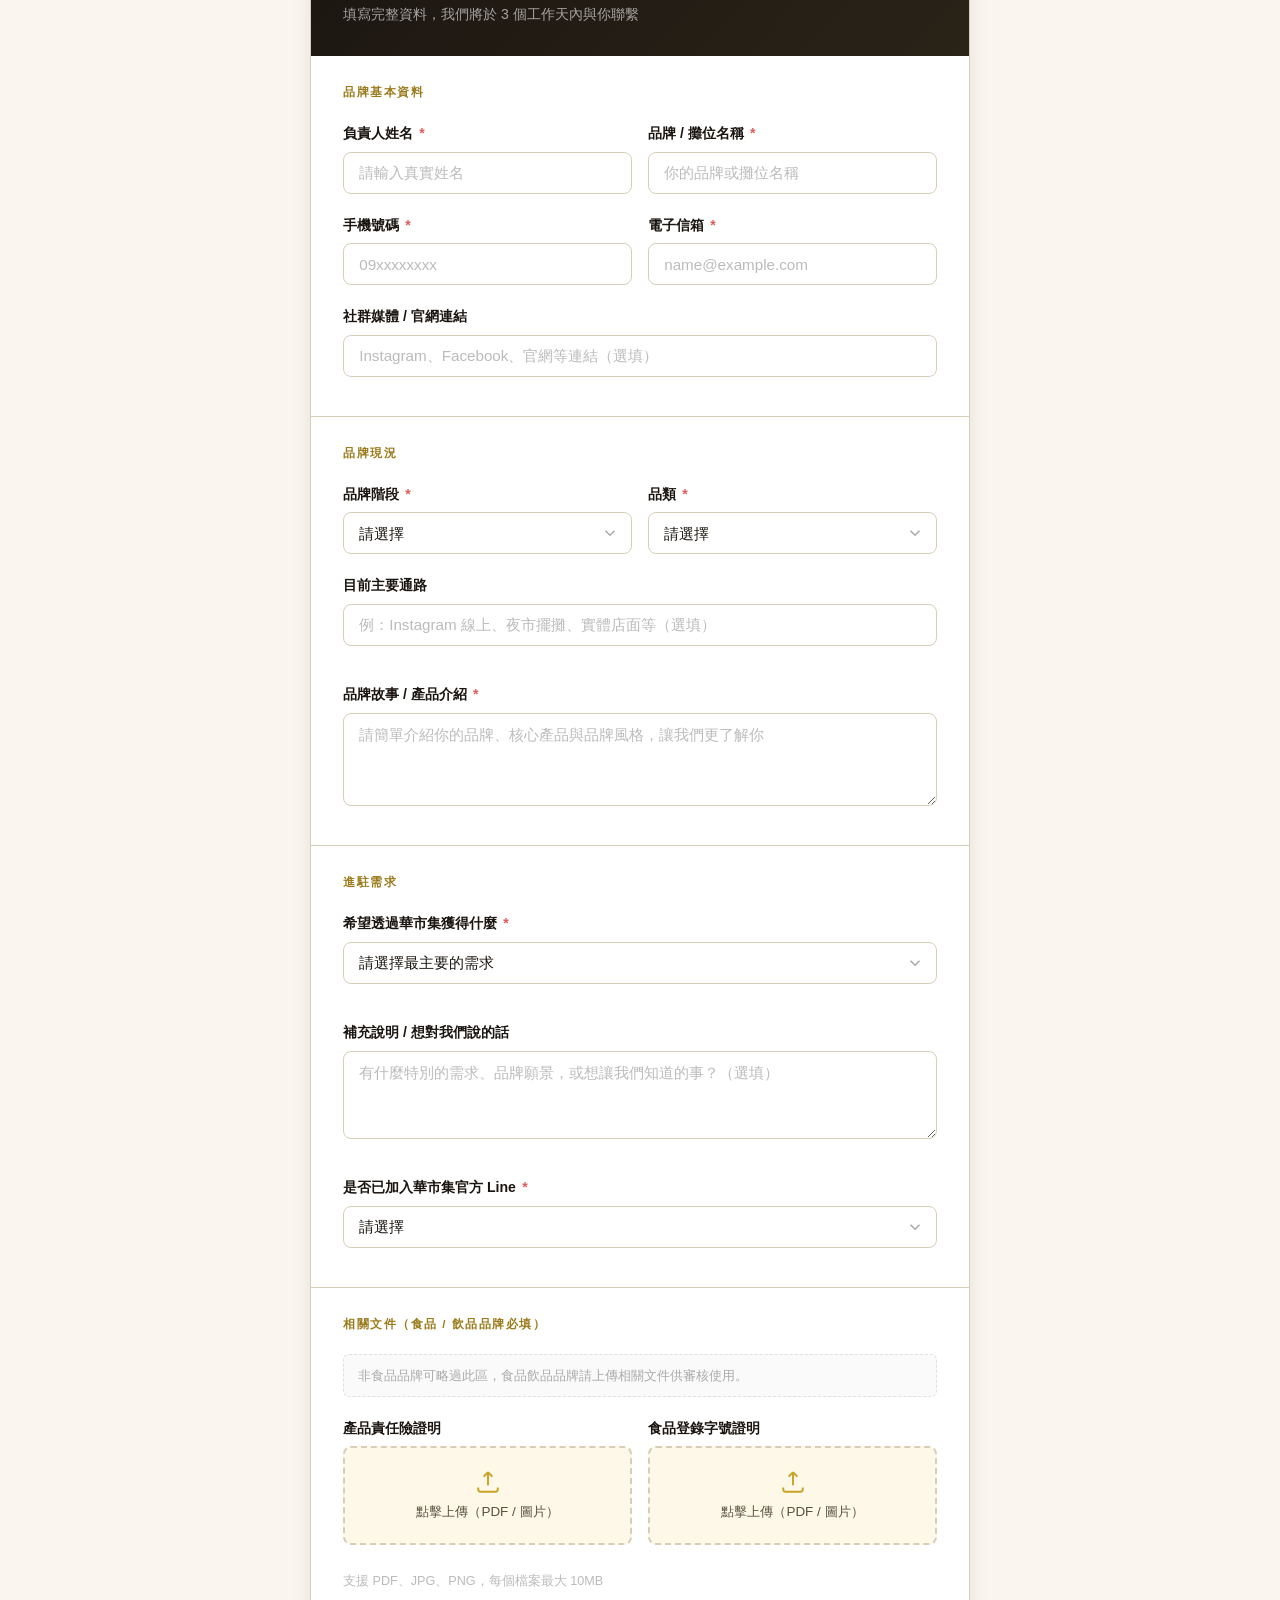
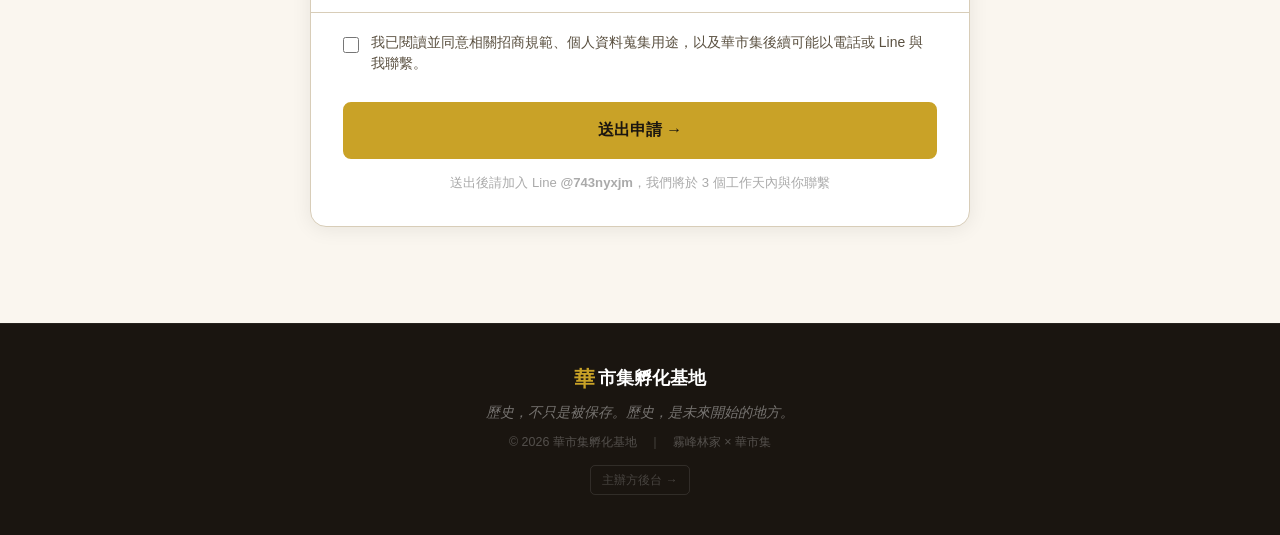
==== commit 1b1d3183: "Add security hardening to hua-market site - Replace plain-text admin password with SHA-256 hash - Ad" ====
--- a/index.html
+++ b/index.html
@@ -2,6 +2,9 @@
 <html lang="zh-Hant">
 <head>
   <meta charset="UTF-8">
+  <meta http-equiv="Content-Security-Policy" content="default-src 'self'; script-src 'self' 'unsafe-inline'; style-src 'self' 'unsafe-inline' https://fonts.googleapis.com; font-src https://fonts.gstatic.com; img-src 'self' data: blob:; connect-src https://script.google.com https://script.googleusercontent.com; frame-ancestors 'none'; base-uri 'self';">
+  <meta http-equiv="X-Content-Type-Options" content="nosniff">
+  <meta name="referrer" content="no-referrer">
   <meta name="viewport" content="width=device-width, initial-scale=1.0">
   <title>華市集孵化基地 — 招商申請</title>
   <meta name="description" content="霧峰林家 × 華市集孵化基地。不只是擺攤，這是一條有機會連結資本的路。孵化、交流、投資同時發生的品牌基地。">
@@ -464,6 +467,11 @@
           </label>
           <small class="check-err"></small>
 
+          <!-- Honeypot：機器人偵測（人類看不見） -->
+          <div style="position:absolute;left:-9999px;opacity:0;pointer-events:none;" aria-hidden="true">
+            <label>Website <input type="text" name="website" tabindex="-1" autocomplete="off" value=""></label>
+          </div>
+
           <!-- 送出 -->
           <div class="form-submit">
             <button type="submit" id="submit-btn" class="btn btn-primary btn-block">
--- a/styles.css
+++ b/styles.css
@@ -5,14 +5,18 @@
 /* ── TOKENS ── */
 :root {
   --gold:        #c9a227;
-  --gold-dark:   #a07d10;
-  --gold-light:  #f5e9c0;
-  --gold-pale:   #fdf8ec;
-  --ink:         #1a1a2e;
-  --ink-mid:     #2d2d48;
-  --sub:         #555570;
-  --border:      #e2ddd0;
-  --bg:          #faf9f5;
+  --gold-dark:   #9a7a1a;
+  --gold-mid:    #b8901a;
+  --gold-light:  #e8d58a;
+  --gold-pale:   #fdf8e8;
+  --ink:         #1a1510;
+  --ink-mid:     #2a2318;
+  --sub:         #5a5040;
+  --border:      #d8cdb8;
+  --bg:          #faf6ef;
+  --ivory:       #faf6ef;
+  --ivory-dark:  #f0e8d8;
+  --cream:       #e8dfc8;
   --white:       #ffffff;
   --accent:      #d63384;
   --accent-dark: #a8265f;
@@ -21,7 +25,7 @@
   --green-bg:    #f1f8f2;
   --coral:       #e05a5a;
   --r:           10px;
-  --shadow:      0 2px 20px rgba(26,26,46,.08);
+  --shadow:      0 2px 20px rgba(26,21,16,.08);
   --shadow-gold: 0 4px 24px rgba(201,162,39,.18);
 }
 
@@ -158,7 +162,7 @@
 /* ── HERO ── */
 .hero {
   position: relative;
-  background: linear-gradient(160deg, var(--ink) 0%, #2d2d48 50%, #1a2040 100%);
+  background: linear-gradient(160deg, var(--ink) 0%, #2a2318 50%, #1a1510 100%);
   padding: 5rem 0 4rem;
   overflow: hidden;
 }
@@ -458,7 +462,7 @@
 /* ── INVESTOR ── */
 .investor-section {
   padding: 5rem 0 5rem;
-  background: linear-gradient(160deg, var(--ink) 0%, #2d2d48 100%);
+  background: linear-gradient(160deg, var(--ink) 0%, #2a2318 100%);
   position: relative; overflow: hidden;
 }
 .investor-section::before {
@@ -577,7 +581,7 @@
 
 /* form header */
 .form-topbar {
-  background: linear-gradient(135deg, var(--ink) 0%, #2d2d48 100%);
+  background: linear-gradient(135deg, var(--ink) 0%, #2a2318 100%);
   padding: 2rem 2rem 1.8rem;
 }
 .form-topbar-badge {
